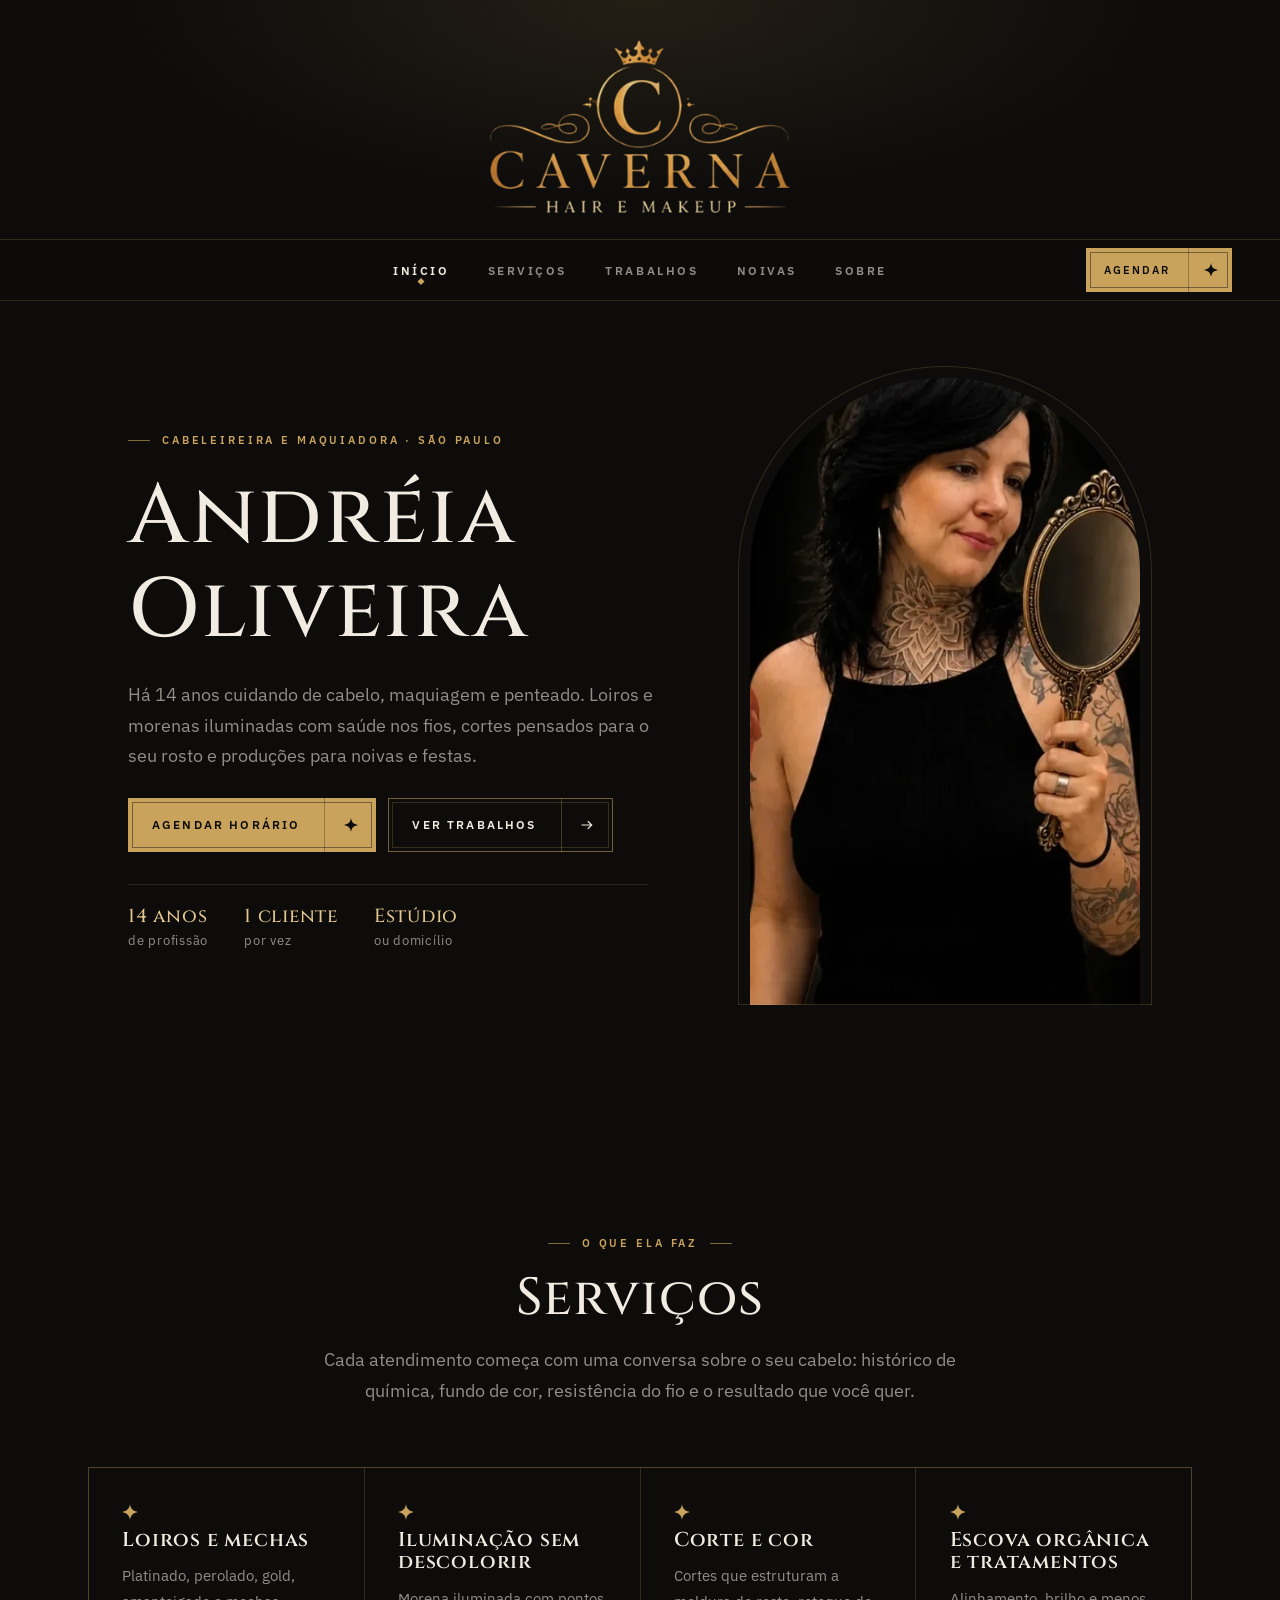
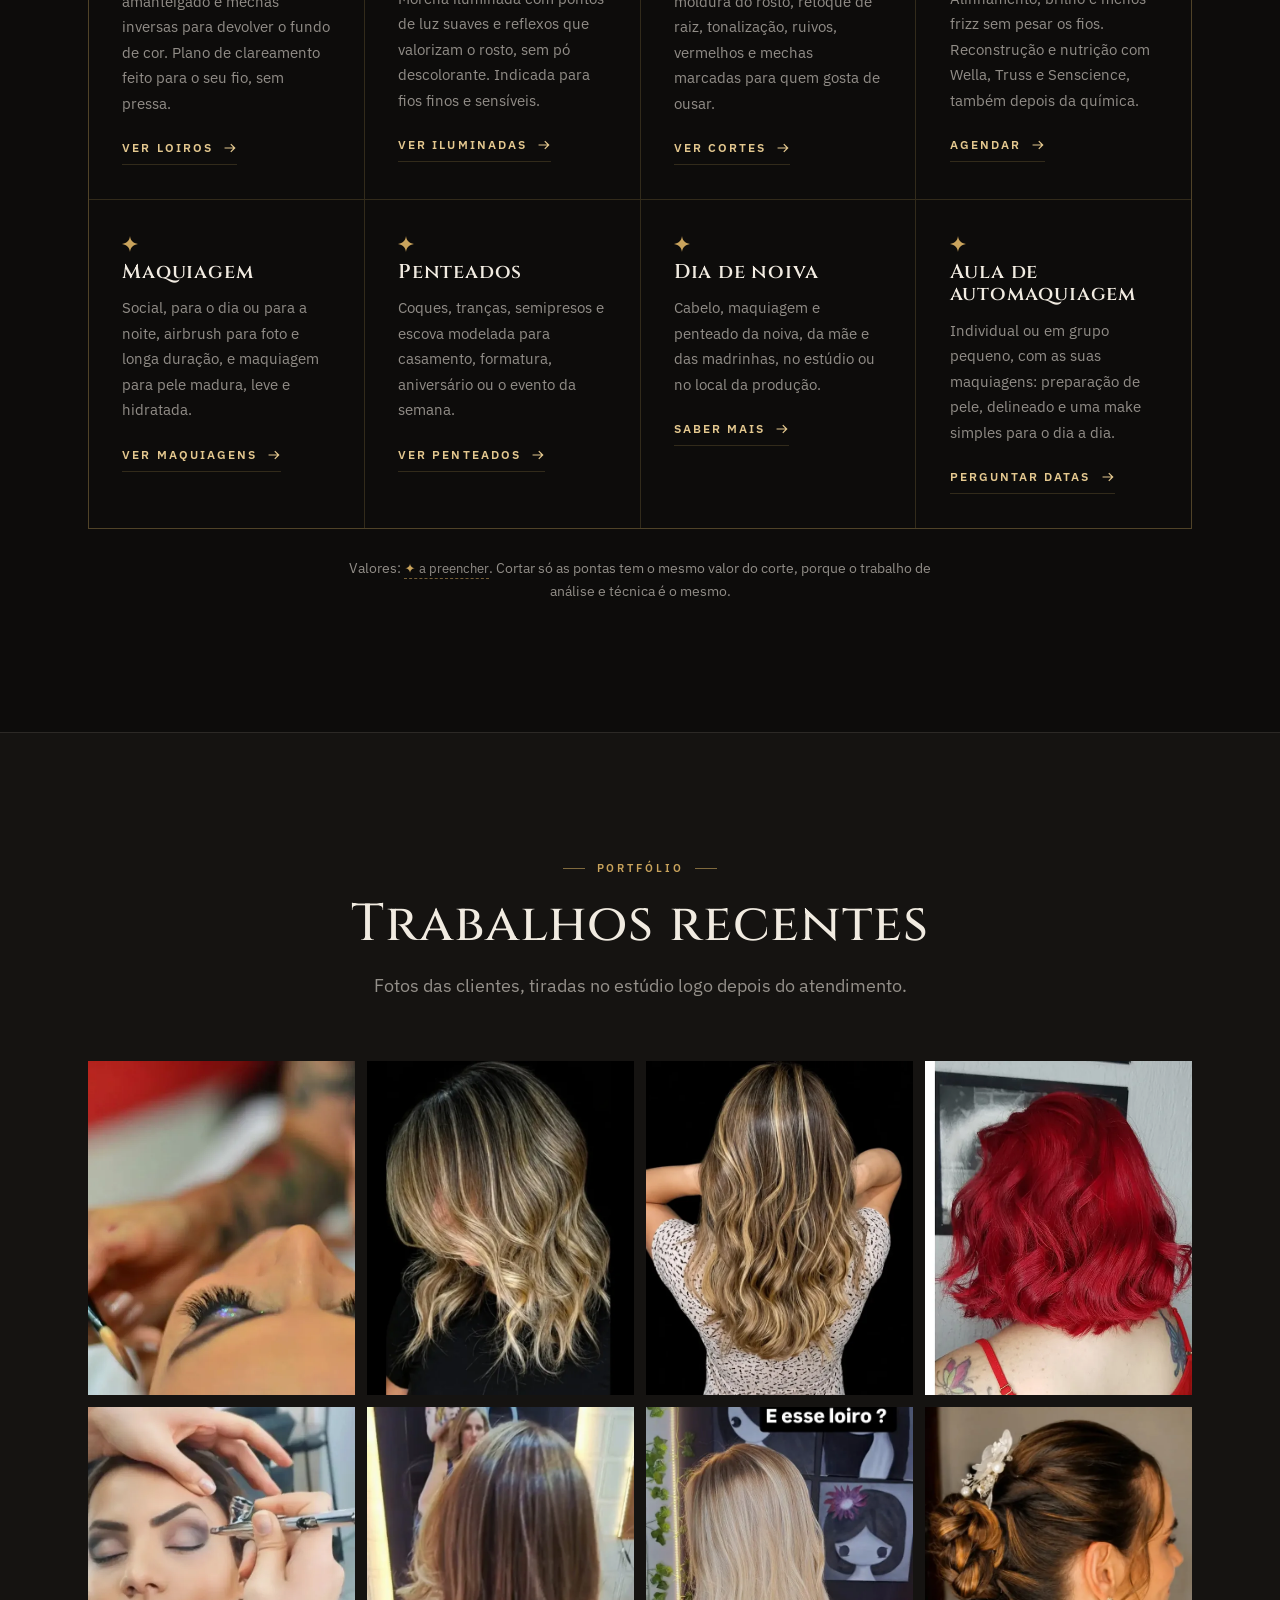
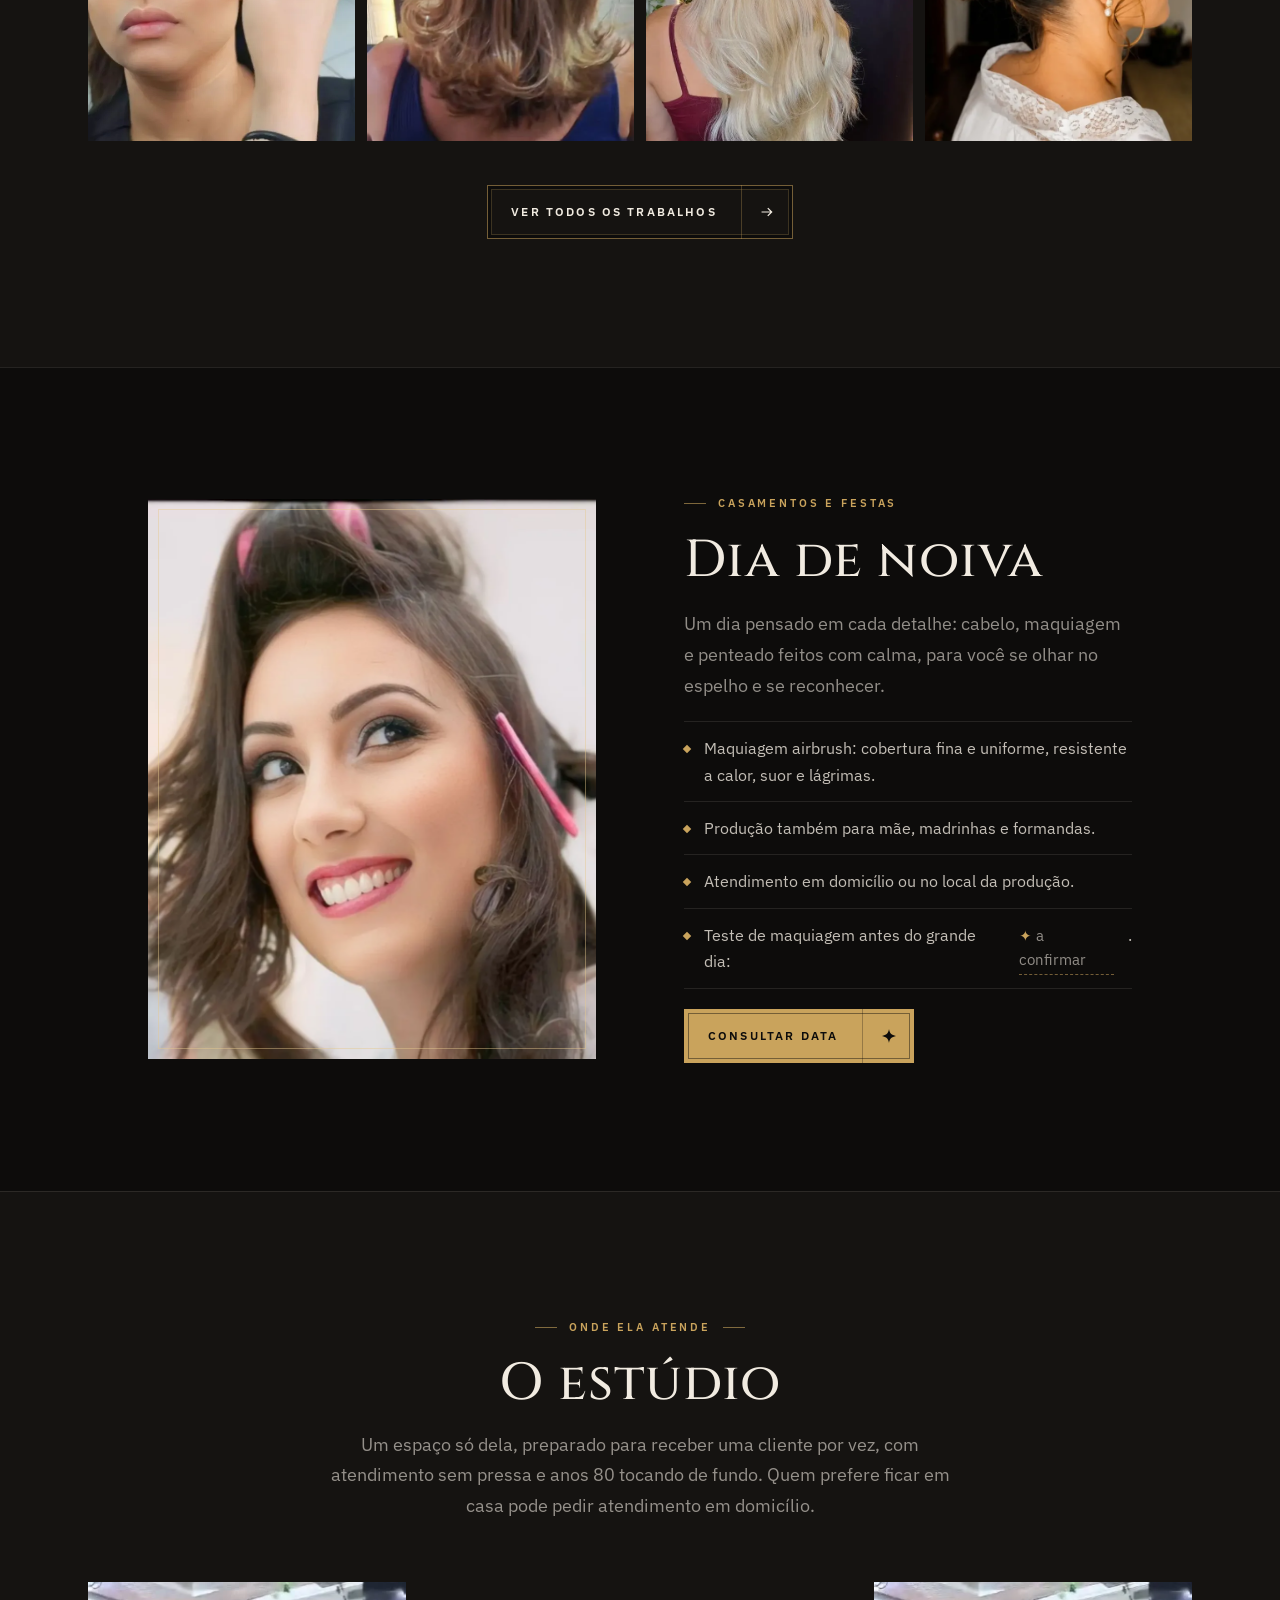
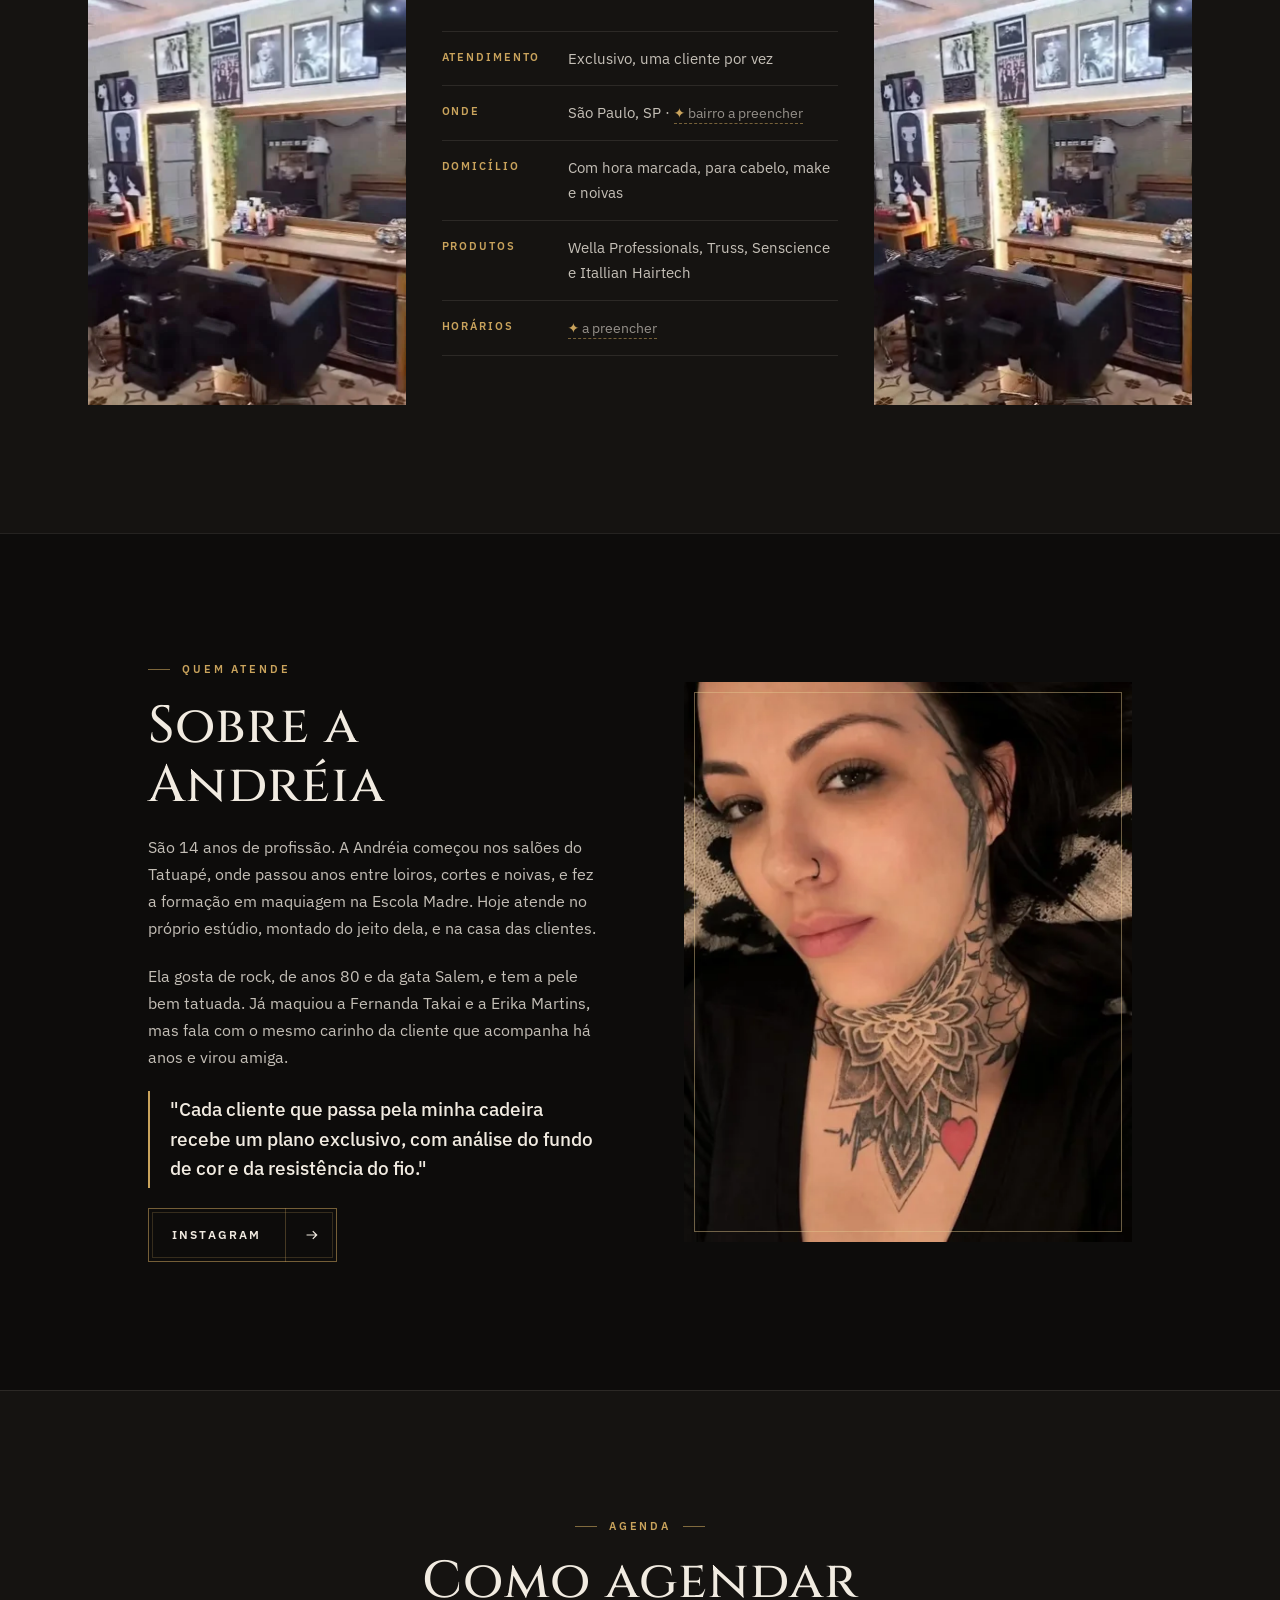
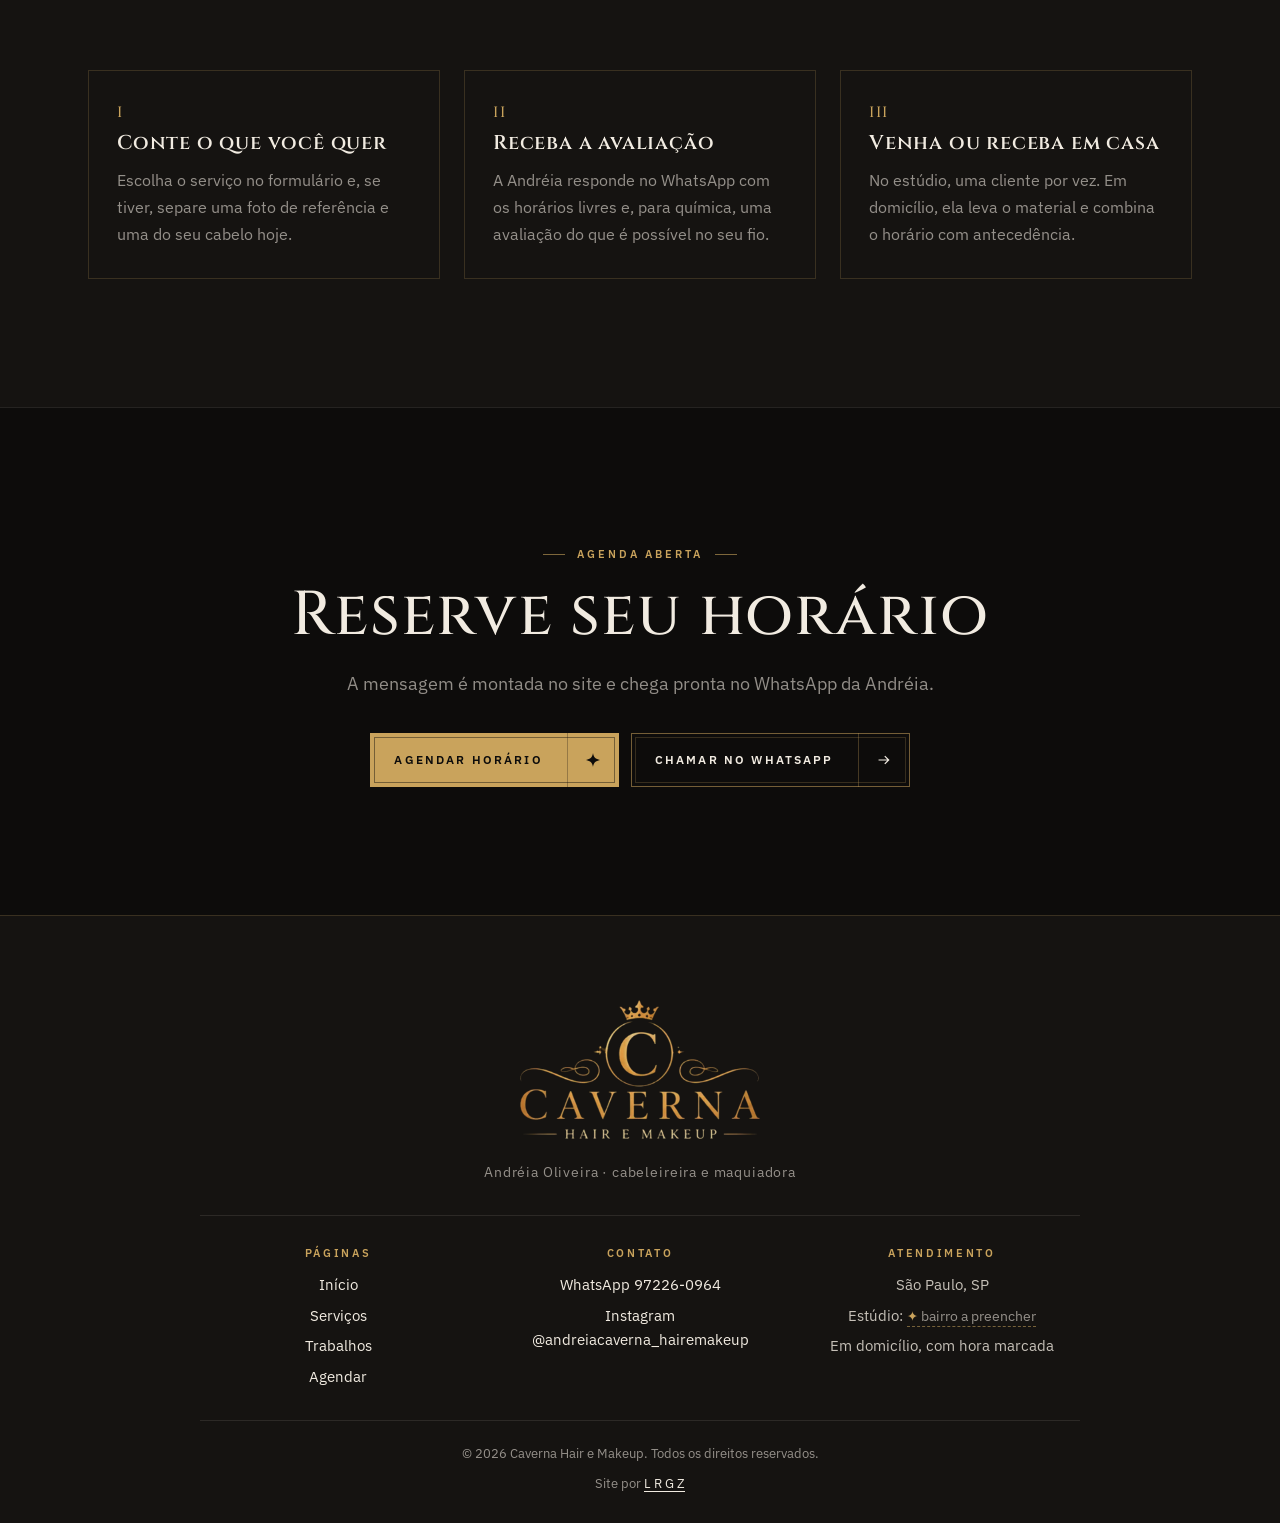
==== index.html @ 87793940 "Site v1 Co-Authored-By: Claude Opus 5.5 <noreply@anthropic.com>" ====
<!doctype html>
<html lang="pt-BR">
<head>
<meta charset="utf-8">
<meta name="viewport" content="width=device-width,initial-scale=1,viewport-fit=cover">
<title>Caverna Hair e Makeup · Andréia Oliveira, cabeleireira e maquiadora em São Paulo</title>
<meta name="description" content="Andréia Oliveira, cabeleireira e maquiadora há 14 anos em São Paulo: loiros, iluminação sem descolorir, cortes, escova orgânica, maquiagem e noivas. Uma cliente por vez, no estúdio ou em domicílio.">
<meta name="robots" content="noindex">
<meta name="theme-color" content="#0d0c0b">
<meta property="og:type" content="website">
<meta property="og:title" content="Caverna Hair e Makeup · Andréia Oliveira, cabeleireira e maquiadora em São Paulo">
<meta property="og:description" content="Andréia Oliveira, cabeleireira e maquiadora há 14 anos em São Paulo: loiros, iluminação sem descolorir, cortes, escova orgânica, maquiagem e noivas. Uma cliente por vez, no estúdio ou em domicílio.">
<meta property="og:image" content="https://azeugral.github.io/andreia-caverna/og-caverna.jpg">
<meta property="og:image:width" content="1200">
<meta property="og:image:height" content="630">
<meta property="og:image:alt" content="Logo Caverna Hair e Makeup, em dourado sobre preto">
<meta property="og:locale" content="pt_BR">
<link rel="icon" href="favicon.ico" sizes="any">
<link rel="icon" href="favicon-32.png" type="image/png" sizes="32x32">
<link rel="apple-touch-icon" href="assets/img/icone-180.png">
<link rel="preconnect" href="https://fonts.googleapis.com">
<link rel="preconnect" href="https://fonts.gstatic.com" crossorigin>
<link rel="stylesheet" href="https://fonts.googleapis.com/css2?family=Cinzel:wght@500;600&family=IBM+Plex+Sans:wght@400;500;600&display=swap">
<link rel="stylesheet" href="assets/css/site.css?v=1">
</head>
<body class="inicio">
<a class="sr" href="#conteudo">Pular para o conteúdo</a>
<div class="progresso" data-prog aria-hidden="true"><i></i></div>
<header class="topo">
  <a class="topo-logo" href="./" aria-label="Caverna Hair e Makeup, início"><img src="assets/img/logo-caverna-360.webp" srcset="assets/img/logo-caverna-360.webp 360w, assets/img/logo-caverna-720.webp 720w" sizes="(min-width:900px) 300px, 220px" alt="Caverna Hair e Makeup" width="720" height="417"></a>
</header>
<nav class="barra" aria-label="Principal">
  <a class="barra-marca" href="./" aria-label="Caverna Hair e Makeup, início"><img src="assets/img/logo-caverna-360.webp" alt="" width="360" height="208"></a>
  <button class="barra-abrir" type="button" aria-expanded="false" aria-controls="menu"><span>Menu</span><i aria-hidden="true"></i></button>
  <ul class="menu" id="menu"><li><a href="./" aria-current="page">Início</a></li><li><a href="./#servicos">Serviços</a></li><li><a href="trabalhos.html">Trabalhos</a></li><li><a href="./#noivas">Noivas</a></li><li><a href="./#sobre">Sobre</a></li></ul>
  <a class="btn peq barra-cta" href="agendar.html"><span>Agendar</span><i><svg class="i-brilho" viewBox="0 0 24 24" aria-hidden="true"><path d="M12 0c.7 6.6 4.4 10.6 12 12-7.6 1.4-11.3 5.4-12 12-.7-6.6-4.4-10.6-12-12C7.6 10.6 11.3 6.6 12 0z"/></svg></i></a>
</nav>
<main id="conteudo">
<section class="hero" aria-labelledby="t-hero">
  <div class="wrap">
    <div class="hero-texto">
      <p class="rot">Cabeleireira e maquiadora · São Paulo</p>
      <h1 id="t-hero">Andréia Oliveira</h1>
      <p class="lead">Há 14 anos cuidando de cabelo, maquiagem e penteado. Loiros e morenas iluminadas com saúde nos fios, cortes pensados para o seu rosto e produções para noivas e festas.</p>
      <div class="acoes">
        <a class="btn" href="agendar.html"><span>Agendar horário</span><i><svg class="i-brilho" viewBox="0 0 24 24" aria-hidden="true"><path d="M12 0c.7 6.6 4.4 10.6 12 12-7.6 1.4-11.3 5.4-12 12-.7-6.6-4.4-10.6-12-12C7.6 10.6 11.3 6.6 12 0z"/></svg></i></a>
        <a class="btn linha" href="trabalhos.html"><span>Ver trabalhos</span><i><svg class="i-seta" viewBox="0 0 18 18" aria-hidden="true"><path d="M2 9h13M10 4l5 5-5 5"/></svg></i></a>
      </div>
      <ul class="selos">
        <li><b>14 anos</b><span>de profissão</span></li>
        <li><b>1 cliente</b><span>por vez</span></li>
        <li><b>Estúdio</b><span>ou domicílio</span></li>
      </ul>
    </div>
    <figure class="hero-foto">
      <img src="assets/img/andreia-espelho-900.webp" srcset="assets/img/andreia-espelho-480.webp 480w, assets/img/andreia-espelho-900.webp 572w" sizes="(min-width:960px) 400px, 76vw" alt="Andréia Oliveira de preto, segurando um espelho de mão dourado" width="572" height="1088" fetchpriority="high">
    </figure>
  </div>
</section>

<section class="secao" id="servicos" aria-labelledby="t-serv">
  <div class="wrap">
    <div class="cab centro">
      <p class="rot">O que ela faz</p>
      <h2 id="t-serv">Serviços</h2>
      <p class="lead">Cada atendimento começa com uma conversa sobre o seu cabelo: histórico de química, fundo de cor, resistência do fio e o resultado que você quer.</p>
    </div>
    <ul class="servicos">
      <li class="servico" data-rv>
        <span class="servico-ic"><svg class="i-brilho" viewBox="0 0 24 24" aria-hidden="true"><path d="M12 0c.7 6.6 4.4 10.6 12 12-7.6 1.4-11.3 5.4-12 12-.7-6.6-4.4-10.6-12-12C7.6 10.6 11.3 6.6 12 0z"/></svg></span>
        <h3>Loiros e mechas</h3>
        <p>Platinado, perolado, gold, amanteigado e mechas inversas para devolver o fundo de cor. Plano de clareamento feito para o seu fio, sem pressa.</p>
        <a class="link" href="trabalhos.html?cat=cabelo">Ver loiros <svg class="i-seta" viewBox="0 0 18 18" aria-hidden="true"><path d="M2 9h13M10 4l5 5-5 5"/></svg></a>
      </li>
      <li class="servico" data-rv>
        <span class="servico-ic"><svg class="i-brilho" viewBox="0 0 24 24" aria-hidden="true"><path d="M12 0c.7 6.6 4.4 10.6 12 12-7.6 1.4-11.3 5.4-12 12-.7-6.6-4.4-10.6-12-12C7.6 10.6 11.3 6.6 12 0z"/></svg></span>
        <h3>Iluminação sem descolorir</h3>
        <p>Morena iluminada com pontos de luz suaves e reflexos que valorizam o rosto, sem pó descolorante. Indicada para fios finos e sensíveis.</p>
        <a class="link" href="trabalhos.html?cat=cabelo">Ver iluminadas <svg class="i-seta" viewBox="0 0 18 18" aria-hidden="true"><path d="M2 9h13M10 4l5 5-5 5"/></svg></a>
      </li>
      <li class="servico" data-rv>
        <span class="servico-ic"><svg class="i-brilho" viewBox="0 0 24 24" aria-hidden="true"><path d="M12 0c.7 6.6 4.4 10.6 12 12-7.6 1.4-11.3 5.4-12 12-.7-6.6-4.4-10.6-12-12C7.6 10.6 11.3 6.6 12 0z"/></svg></span>
        <h3>Corte e cor</h3>
        <p>Cortes que estruturam a moldura do rosto, retoque de raiz, tonalização, ruivos, vermelhos e mechas marcadas para quem gosta de ousar.</p>
        <a class="link" href="trabalhos.html?cat=cabelo">Ver cortes <svg class="i-seta" viewBox="0 0 18 18" aria-hidden="true"><path d="M2 9h13M10 4l5 5-5 5"/></svg></a>
      </li>
      <li class="servico" data-rv>
        <span class="servico-ic"><svg class="i-brilho" viewBox="0 0 24 24" aria-hidden="true"><path d="M12 0c.7 6.6 4.4 10.6 12 12-7.6 1.4-11.3 5.4-12 12-.7-6.6-4.4-10.6-12-12C7.6 10.6 11.3 6.6 12 0z"/></svg></span>
        <h3>Escova orgânica e tratamentos</h3>
        <p>Alinhamento, brilho e menos frizz sem pesar os fios. Reconstrução e nutrição com Wella, Truss e Senscience, também depois da química.</p>
        <a class="link" href="agendar.html?servico=escova">Agendar <svg class="i-seta" viewBox="0 0 18 18" aria-hidden="true"><path d="M2 9h13M10 4l5 5-5 5"/></svg></a>
      </li>
      <li class="servico" data-rv>
        <span class="servico-ic"><svg class="i-brilho" viewBox="0 0 24 24" aria-hidden="true"><path d="M12 0c.7 6.6 4.4 10.6 12 12-7.6 1.4-11.3 5.4-12 12-.7-6.6-4.4-10.6-12-12C7.6 10.6 11.3 6.6 12 0z"/></svg></span>
        <h3>Maquiagem</h3>
        <p>Social, para o dia ou para a noite, airbrush para foto e longa duração, e maquiagem para pele madura, leve e hidratada.</p>
        <a class="link" href="trabalhos.html?cat=make">Ver maquiagens <svg class="i-seta" viewBox="0 0 18 18" aria-hidden="true"><path d="M2 9h13M10 4l5 5-5 5"/></svg></a>
      </li>
      <li class="servico" data-rv>
        <span class="servico-ic"><svg class="i-brilho" viewBox="0 0 24 24" aria-hidden="true"><path d="M12 0c.7 6.6 4.4 10.6 12 12-7.6 1.4-11.3 5.4-12 12-.7-6.6-4.4-10.6-12-12C7.6 10.6 11.3 6.6 12 0z"/></svg></span>
        <h3>Penteados</h3>
        <p>Coques, tranças, semipresos e escova modelada para casamento, formatura, aniversário ou o evento da semana.</p>
        <a class="link" href="trabalhos.html?cat=penteado">Ver penteados <svg class="i-seta" viewBox="0 0 18 18" aria-hidden="true"><path d="M2 9h13M10 4l5 5-5 5"/></svg></a>
      </li>
      <li class="servico" data-rv>
        <span class="servico-ic"><svg class="i-brilho" viewBox="0 0 24 24" aria-hidden="true"><path d="M12 0c.7 6.6 4.4 10.6 12 12-7.6 1.4-11.3 5.4-12 12-.7-6.6-4.4-10.6-12-12C7.6 10.6 11.3 6.6 12 0z"/></svg></span>
        <h3>Dia de noiva</h3>
        <p>Cabelo, maquiagem e penteado da noiva, da mãe e das madrinhas, no estúdio ou no local da produção.</p>
        <a class="link" href="#noivas">Saber mais <svg class="i-seta" viewBox="0 0 18 18" aria-hidden="true"><path d="M2 9h13M10 4l5 5-5 5"/></svg></a>
      </li>
      <li class="servico" data-rv>
        <span class="servico-ic"><svg class="i-brilho" viewBox="0 0 24 24" aria-hidden="true"><path d="M12 0c.7 6.6 4.4 10.6 12 12-7.6 1.4-11.3 5.4-12 12-.7-6.6-4.4-10.6-12-12C7.6 10.6 11.3 6.6 12 0z"/></svg></span>
        <h3>Aula de automaquiagem</h3>
        <p>Individual ou em grupo pequeno, com as suas maquiagens: preparação de pele, delineado e uma make simples para o dia a dia.</p>
        <a class="link" href="agendar.html?servico=aula">Perguntar datas <svg class="i-seta" viewBox="0 0 18 18" aria-hidden="true"><path d="M2 9h13M10 4l5 5-5 5"/></svg></a>
      </li>
    </ul>
    <p class="nota-servicos">Valores: <em class="a-preencher">a preencher</em>. Cortar só as pontas tem o mesmo valor do corte, porque o trabalho de análise e técnica é o mesmo.</p>
  </div>
</section>

<section class="secao escuro2" id="recentes" aria-labelledby="t-rec">
  <div class="wrap">
    <div class="cab centro">
      <p class="rot">Portfólio</p>
      <h2 id="t-rec">Trabalhos recentes</h2>
      <p class="lead">Fotos das clientes, tiradas no estúdio logo depois do atendimento.</p>
    </div>
    <div class="grade" data-grade data-limite="8" data-ordem="000,015,079,181,259,005,120,018"></div>
    <div class="mais"><a class="btn linha" href="trabalhos.html"><span>Ver todos os trabalhos</span><i><svg class="i-seta" viewBox="0 0 18 18" aria-hidden="true"><path d="M2 9h13M10 4l5 5-5 5"/></svg></i></a></div>
  </div>
</section>

<section class="secao" id="noivas" aria-labelledby="t-noivas">
  <div class="wrap duas">
    <figure class="quadro" data-rv>
      <img src="assets/obras/ac-148-1200.webp" alt="Noiva com maquiagem clássica e penteado preso" width="1200" height="1195" loading="lazy">
    </figure>
    <div class="texto" data-rv>
      <p class="rot">Casamentos e festas</p>
      <h2 id="t-noivas">Dia de noiva</h2>
      <p class="lead">Um dia pensado em cada detalhe: cabelo, maquiagem e penteado feitos com calma, para você se olhar no espelho e se reconhecer.</p>
      <ul class="lista">
        <li>Maquiagem airbrush: cobertura fina e uniforme, resistente a calor, suor e lágrimas.</li>
        <li>Produção também para mãe, madrinhas e formandas.</li>
        <li>Atendimento em domicílio ou no local da produção.</li>
        <li>Teste de maquiagem antes do grande dia: <em class="a-preencher">a confirmar</em>.</li>
      </ul>
      <div class="acoes"><a class="btn" href="agendar.html?servico=noiva"><span>Consultar data</span><i><svg class="i-brilho" viewBox="0 0 24 24" aria-hidden="true"><path d="M12 0c.7 6.6 4.4 10.6 12 12-7.6 1.4-11.3 5.4-12 12-.7-6.6-4.4-10.6-12-12C7.6 10.6 11.3 6.6 12 0z"/></svg></i></a></div>
    </div>
  </div>
</section>

<section class="secao escuro2" id="espaco" aria-labelledby="t-esp">
  <div class="wrap">
    <div class="cab centro">
      <p class="rot">Onde ela atende</p>
      <h2 id="t-esp">O estúdio</h2>
      <p class="lead">Um espaço só dela, preparado para receber uma cliente por vez, com atendimento sem pressa e anos 80 tocando de fundo. Quem prefere ficar em casa pode pedir atendimento em domicílio.</p>
    </div>
    <div class="espaco">
      <figure data-rv><img src="assets/img/espaco-066-640.webp" alt="Estúdio com cadeiras pretas, espelhos e quadros nas paredes" width="640" height="1136" loading="lazy"></figure>
      <ul class="fatos" data-rv>
        <li><span>Atendimento</span><span>Exclusivo, uma cliente por vez</span></li>
        <li><span>Onde</span><span>São Paulo, SP · <em class="a-preencher">bairro a preencher</em></span></li>
        <li><span>Domicílio</span><span>Com hora marcada, para cabelo, make e noivas</span></li>
        <li><span>Produtos</span><span>Wella Professionals, Truss, Senscience e Itallian Hairtech</span></li>
        <li><span>Horários</span><span><em class="a-preencher">a preencher</em></span></li>
      </ul>
      <figure data-rv><img src="assets/img/espaco-067-640.webp" alt="Bancada do estúdio com espelho e luzes" width="640" height="1136" loading="lazy"></figure>
    </div>
  </div>
</section>

<section class="secao" id="sobre" aria-labelledby="t-sobre">
  <div class="wrap duas sobre">
    <figure class="quadro retrato" data-rv>
      <img src="assets/img/andreia-retrato-900.webp" srcset="assets/img/andreia-retrato-480.webp 480w, assets/img/andreia-retrato-900.webp 900w" sizes="(min-width:960px) 440px, 86vw" alt="Retrato da Andréia, com a tatuagem de mandala no pescoço" width="900" height="1125" loading="lazy">
    </figure>
    <div class="texto" data-rv>
      <p class="rot">Quem atende</p>
      <h2 id="t-sobre">Sobre a Andréia</h2>
      <p>São 14 anos de profissão. A Andréia começou nos salões do Tatuapé, onde passou anos entre loiros, cortes e noivas, e fez a formação em maquiagem na Escola Madre. Hoje atende no próprio estúdio, montado do jeito dela, e na casa das clientes.</p>
      <p>Ela gosta de rock, de anos 80 e da gata Salem, e tem a pele bem tatuada. Já maquiou a Fernanda Takai e a Erika Martins, mas fala com o mesmo carinho da cliente que acompanha há anos e virou amiga.</p>
      <p class="frase">"Cada cliente que passa pela minha cadeira recebe um plano exclusivo, com análise do fundo de cor e da resistência do fio."</p>
      <div class="acoes"><a class="btn linha" href="https://www.instagram.com/andreiacaverna_hairemakeup/" target="_blank" rel="noopener"><span>Instagram</span><i><svg class="i-seta" viewBox="0 0 18 18" aria-hidden="true"><path d="M2 9h13M10 4l5 5-5 5"/></svg></i></a></div>
    </div>
  </div>
</section>

<section class="secao escuro2" id="como" aria-labelledby="t-como">
  <div class="wrap">
    <div class="cab centro">
      <p class="rot">Agenda</p>
      <h2 id="t-como">Como agendar</h2>
    </div>
    <ol class="passos">
      <li data-rv><h3>Conte o que você quer</h3><p>Escolha o serviço no formulário e, se tiver, separe uma foto de referência e uma do seu cabelo hoje.</p></li>
      <li data-rv><h3>Receba a avaliação</h3><p>A Andréia responde no WhatsApp com os horários livres e, para química, uma avaliação do que é possível no seu fio.</p></li>
      <li data-rv><h3>Venha ou receba em casa</h3><p>No estúdio, uma cliente por vez. Em domicílio, ela leva o material e combina o horário com antecedência.</p></li>
    </ol>
  </div>
</section>

<section class="secao chamada" aria-labelledby="t-cham">
  <div class="wrap centro">
    <p class="rot">Agenda aberta</p>
    <h2 id="t-cham">Reserve seu horário</h2>
    <p class="lead">A mensagem é montada no site e chega pronta no WhatsApp da Andréia.</p>
    <div class="acoes">
      <a class="btn" href="agendar.html"><span>Agendar horário</span><i><svg class="i-brilho" viewBox="0 0 24 24" aria-hidden="true"><path d="M12 0c.7 6.6 4.4 10.6 12 12-7.6 1.4-11.3 5.4-12 12-.7-6.6-4.4-10.6-12-12C7.6 10.6 11.3 6.6 12 0z"/></svg></i></a>
      <a class="btn linha" href="https://wa.me/5511972260964" target="_blank" rel="noopener"><span>Chamar no WhatsApp</span><i><svg class="i-seta" viewBox="0 0 18 18" aria-hidden="true"><path d="M2 9h13M10 4l5 5-5 5"/></svg></i></a>
    </div>
  </div>
</section>
</main>
<footer class="rodape">
  <div class="wrap">
    <a class="rodape-logo" href="./" aria-label="Caverna Hair e Makeup, início"><img src="assets/img/logo-caverna-360.webp" srcset="assets/img/logo-caverna-360.webp 360w, assets/img/logo-caverna-720.webp 720w" sizes="260px" alt="Caverna Hair e Makeup" width="720" height="417" loading="lazy"></a>
    <p class="rodape-frase">Andréia Oliveira · cabeleireira e maquiadora</p>
    <div class="colunas">
      <div><h4>Páginas</h4><ul><li><a href="./">Início</a></li><li><a href="./#servicos">Serviços</a></li><li><a href="trabalhos.html">Trabalhos</a></li><li><a href="agendar.html">Agendar</a></li></ul></div>
      <div><h4>Contato</h4><ul><li><a href="https://wa.me/5511972260964" target="_blank" rel="noopener">WhatsApp 97226-0964</a></li><li><a href="https://www.instagram.com/andreiacaverna_hairemakeup/" target="_blank" rel="noopener">Instagram @andreiacaverna_hairemakeup</a></li></ul></div>
      <div><h4>Atendimento</h4><ul><li>São Paulo, SP</li><li>Estúdio: <em class="a-preencher">bairro a preencher</em></li><li>Em domicílio, com hora marcada</li></ul></div>
    </div>
    <div class="base"><span>© <span data-ano>2026</span> Caverna Hair e Makeup. Todos os direitos reservados.</span><span>Site por <a href="https://lrgz.com.br" target="_blank" rel="noopener">L R G Z</a></span></div>
  </div>
</footer>
<a class="fixo" href="agendar.html" aria-label="Agendar horário"><svg class="i-brilho" viewBox="0 0 24 24" aria-hidden="true"><path d="M12 0c.7 6.6 4.4 10.6 12 12-7.6 1.4-11.3 5.4-12 12-.7-6.6-4.4-10.6-12-12C7.6 10.6 11.3 6.6 12 0z"/></svg><span>Agendar</span></a>
<div class="lb" role="dialog" aria-modal="true" aria-label="Foto ampliada" aria-hidden="true">
  <div class="lb-topo"><span class="rot" data-cont></span><button type="button" data-fechar>Fechar</button></div>
  <div class="lb-palco"><img alt=""></div>
  <div class="lb-base"><button type="button" data-ant aria-label="Anterior">&larr;</button><span class="rot" data-leg></span><button type="button" data-prox aria-label="Próxima">&rarr;</button></div>
</div>
<script src="assets/js/obras.js?v=1"></script>
<script src="assets/js/site.js?v=1"></script>
</body>
</html>
---- assets/css/site.css ----
/* Caverna Hair e Makeup · v1
   Identidade tirada do logo oficial dela (post de 13/10): preto, ouro e as capitulares romanas do "CAVERNA".
   Cinzel nos títulos (a mesma família de capitulares do logo), IBM Plex Sans no texto.
   Layout no modelo dos sites de tatuadores: logo centralizado, barra de menu abaixo, seções simétricas.
   Botões retos com moldura dupla, como o anel em volta do C do logo. */
:root{
  --preto:#0d0c0b;
  --preto2:#151311;
  --preto3:#1d1a17;
  --ouro:#c9a35c;
  --ouro-claro:#e4c88f;
  --ouro-escuro:#8a6c34;
  --marfim:#f1ebe1;
  --texto:rgba(241,235,225,.8);
  --cinza:rgba(241,235,225,.58);
  --linha:rgba(201,163,92,.2);
  --linha2:rgba(241,235,225,.1);
  --ease:cubic-bezier(.16,.84,.32,1);
  --titulo:"Cinzel",Georgia,serif;
  --fonte:"IBM Plex Sans",system-ui,sans-serif;
  --g:clamp(16px,4.5vw,48px);
  --max:1200px;
}
*,*::before,*::after{box-sizing:border-box}
html{-webkit-text-size-adjust:100%;scroll-behavior:smooth;background:var(--preto)}
@media (prefers-reduced-motion:reduce){html{scroll-behavior:auto}}
body{margin:0;background:var(--preto);color:var(--texto);font:400 16px/1.7 var(--fonte);overflow-x:hidden;-webkit-font-smoothing:antialiased}
img{display:block;max-width:100%;height:auto}
a{color:inherit}
button,input,select,textarea{font:inherit;color:inherit}
::selection{background:var(--ouro);color:var(--preto)}
:focus-visible{outline:2px solid var(--ouro);outline-offset:3px}
.sr{position:absolute;width:1px;height:1px;overflow:hidden;clip:rect(0 0 0 0);white-space:nowrap}
.wrap{width:100%;max-width:var(--max);margin:0 auto;padding:0 var(--g)}
.centro{text-align:center}
.i-brilho{fill:currentColor}
.i-seta{fill:none;stroke:currentColor;stroke-width:1.6}

/* ---------- tipografia ---------- */
.rot{display:inline-flex;align-items:center;gap:12px;font:600 11px/1.4 var(--fonte);letter-spacing:.26em;text-transform:uppercase;color:var(--ouro);margin:0}
.rot::before,.rot::after{content:"";width:22px;height:1px;background:currentColor;opacity:.6}
.hero .rot::after,.texto .rot::after{display:none}
h1,h2,h3{font-family:var(--titulo);font-weight:500;line-height:1.12;letter-spacing:.02em;margin:0;color:var(--marfim)}
h2{font-size:clamp(30px,4.6vw,52px)}
h3{font-size:clamp(17px,1.6vw,20px);font-weight:600;letter-spacing:.04em}
p{margin:0 0 1em}
.lead{font-size:clamp(16px,1.5vw,18px);line-height:1.7;color:var(--cinza);max-width:36em;margin:0}
.centro .lead{margin-left:auto;margin-right:auto}
.a-preencher{color:var(--cinza);font-style:normal;font-size:.94em;border-bottom:1px dashed rgba(201,163,92,.55);padding-bottom:1px}
.a-preencher::before{content:"✦ ";color:var(--ouro)}

/* ---------- topo: logo centralizado ---------- */
.topo{display:flex;justify-content:center;padding:clamp(22px,4vw,40px) var(--g) clamp(16px,2.6vw,26px);background:radial-gradient(60% 120% at 50% 0%,rgba(201,163,92,.12),transparent 70%)}
.topo-logo{display:block}
.topo-logo img{width:clamp(190px,24vw,300px);height:auto;opacity:0;transform:translateY(-6px);transition:opacity 1s var(--ease),transform 1s var(--ease)}
.pronto .topo-logo img{opacity:1;transform:none}

/* ---------- barra de menu, fixa ---------- */
.barra{position:sticky;top:0;z-index:40;display:flex;align-items:center;justify-content:space-between;gap:12px;min-height:60px;padding:8px var(--g);background:rgba(13,12,11,.9);backdrop-filter:blur(12px);-webkit-backdrop-filter:blur(12px);border-top:1px solid var(--linha);border-bottom:1px solid var(--linha)}
.barra-marca{display:block;flex:none;opacity:0;pointer-events:none;transition:opacity .4s var(--ease)}
.barra-marca img{height:36px;width:auto}
.barra.colada .barra-marca{opacity:1;pointer-events:auto}
.barra-abrir{position:relative;z-index:2;display:inline-flex;align-items:center;gap:12px;min-height:44px;padding:0 4px;background:none;border:0;cursor:pointer;font:600 11px/1 var(--fonte);letter-spacing:.22em;text-transform:uppercase;color:var(--marfim);-webkit-tap-highlight-color:transparent}
.barra-abrir i{position:relative;width:22px;height:9px}
.barra-abrir i::before,.barra-abrir i::after{content:"";position:absolute;left:0;right:0;height:1.5px;background:var(--ouro);transition:transform .4s var(--ease),top .4s var(--ease)}
.barra-abrir i::before{top:0}
.barra-abrir i::after{top:7.5px}
.barra-abrir[aria-expanded=true] i::before{top:3.75px;transform:rotate(45deg)}
.barra-abrir[aria-expanded=true] i::after{top:3.75px;transform:rotate(-45deg)}
.menu{list-style:none;margin:0;padding:0}
@media (max-width:1023px){
  .barra-abrir{order:-1}
  .barra-marca{position:absolute;left:50%;transform:translateX(-50%)}
  .menu{position:fixed;left:0;right:0;top:0;bottom:0;z-index:-1;display:grid;align-content:center;padding:90px var(--g) 40px;background:var(--preto);opacity:0;visibility:hidden;transition:opacity .4s var(--ease),visibility .4s}
  .menu.aberto{opacity:1;visibility:visible}
  .menu a{display:flex;justify-content:space-between;align-items:center;padding:16px 0;border-bottom:1px solid var(--linha);font:500 clamp(24px,7vw,30px)/1.1 var(--titulo);letter-spacing:.04em;color:var(--marfim);text-decoration:none;opacity:0;transform:translateY(10px);transition:opacity .5s var(--ease),transform .5s var(--ease)}
  .menu.aberto a{opacity:1;transform:none}
  .menu.aberto li:nth-child(2) a{transition-delay:.04s}
  .menu.aberto li:nth-child(3) a{transition-delay:.08s}
  .menu.aberto li:nth-child(4) a{transition-delay:.12s}
  .menu.aberto li:nth-child(5) a{transition-delay:.16s}
  .menu a[aria-current]{color:var(--ouro-claro)}
  .barra.menu-aberto{backdrop-filter:none;-webkit-backdrop-filter:none;background:var(--preto)}
}
@media (min-width:1024px){
  .barra{justify-content:center;gap:clamp(24px,3vw,48px);min-height:62px}
  .barra-abrir{display:none}
  .barra-marca{position:absolute;left:var(--g)}
  .barra .barra-cta{position:absolute;right:var(--g)}
  .menu{display:flex;gap:clamp(22px,3vw,44px)}
  .menu a{position:relative;display:block;padding:10px 0;font:600 11.5px/1 var(--fonte);letter-spacing:.22em;text-transform:uppercase;color:var(--cinza);text-decoration:none;transition:color .3s var(--ease)}
  .menu a::after{content:"";position:absolute;left:50%;bottom:2px;width:5px;height:5px;background:var(--ouro);transform:translateX(-50%) rotate(45deg) scale(0);transition:transform .35s var(--ease)}
  .menu a:hover,.menu a[aria-current]{color:var(--marfim)}
  .menu a:hover::after,.menu a[aria-current]::after{transform:translateX(-50%) rotate(45deg) scale(1)}
}
@media (max-width:1023px){.barra-cta{min-height:42px}.barra-cta>i{display:none}}

/* ---------- botões: retos, moldura dupla como o anel do C ---------- */
.btn{position:relative;display:inline-flex;align-items:stretch;min-height:54px;padding:0;text-decoration:none;font:600 12px/1 var(--fonte);letter-spacing:.18em;text-transform:uppercase;cursor:pointer;border:0;background:var(--ouro);color:var(--preto);box-shadow:inset 0 0 0 1px var(--ouro),inset 0 0 0 4px var(--ouro),inset 0 0 0 5px rgba(13,12,11,.45);isolation:isolate;overflow:hidden;transition:color .4s var(--ease),box-shadow .4s var(--ease),transform .2s var(--ease);-webkit-tap-highlight-color:transparent}
.btn::before{content:"";position:absolute;inset:0;z-index:-1;background:linear-gradient(100deg,var(--ouro-claro),var(--ouro) 60%);transform:translateX(-101%);transition:transform .55s var(--ease)}
.btn>span{display:flex;align-items:center;padding:0 24px}
.btn>i{display:grid;place-items:center;width:52px;flex:none;border-left:1px solid rgba(13,12,11,.28)}
.btn svg{width:14px;height:14px;transition:transform .55s var(--ease)}
@media (hover:hover){
  .btn:hover::before{transform:none}
  .btn:hover .i-brilho{transform:rotate(90deg) scale(1.15)}
  .btn:hover .i-seta{transform:translateX(3px)}
}
.btn:active{transform:translateY(1px) scale(.995)}
.btn.linha{background:transparent;color:var(--marfim);box-shadow:inset 0 0 0 1px rgba(201,163,92,.55),inset 0 0 0 4px var(--preto),inset 0 0 0 5px rgba(201,163,92,.22)}
.btn.linha>i{border-left-color:rgba(201,163,92,.3)}
.btn.linha::before{background:rgba(201,163,92,.1)}
@media (hover:hover){.btn.linha:hover{box-shadow:inset 0 0 0 1px var(--ouro),inset 0 0 0 4px var(--preto),inset 0 0 0 5px rgba(201,163,92,.5)}}
.btn.peq{min-height:44px;font-size:11px}
.btn.peq>span{padding:0 18px}
.btn.peq>i{width:44px}
.acoes{display:flex;flex-wrap:wrap;gap:12px}
.centro .acoes{justify-content:center}
.link{font:600 11.5px/1.4 var(--fonte);letter-spacing:.18em;text-transform:uppercase;text-decoration:none;display:inline-flex;gap:10px;align-items:center;padding:8px 0;color:var(--ouro-claro);border-bottom:1px solid var(--linha);transition:border-color .35s var(--ease),gap .35s var(--ease)}
.link svg{width:14px;height:14px}
.link:hover{border-color:var(--ouro);gap:16px}

/* ---------- abertura ---------- */
.hero{position:relative;padding:clamp(40px,6vw,88px) 0 clamp(64px,8vw,112px);overflow:hidden}
.hero .wrap{display:grid;gap:44px;justify-items:center;text-align:center}
.hero-texto{display:grid;gap:22px;justify-items:center}
.hero h1{font-size:clamp(40px,7.4vw,84px);letter-spacing:.03em}
.hero .lead{max-width:32em}
.hero .acoes{justify-content:center;margin-top:4px}
.selos{list-style:none;margin:10px 0 0;padding:20px 0 0;display:flex;flex-wrap:wrap;justify-content:center;gap:12px 36px;border-top:1px solid var(--linha2);width:100%;max-width:520px}
.selos li{display:grid;gap:2px;text-align:center}
.selos b{font:500 19px/1.2 var(--titulo);color:var(--ouro-claro);letter-spacing:.04em}
.selos span{font-size:12.5px;letter-spacing:.06em;color:var(--cinza)}
.hero-foto{position:relative;margin:0;width:min(330px,76vw)}
.hero-foto img{width:100%;aspect-ratio:572/920;object-fit:cover;object-position:50% 20%;border-radius:999px 999px 0 0}
.hero-foto::before{content:"";position:absolute;inset:-12px -12px 0;border:1px solid var(--linha);border-bottom:0;border-radius:999px 999px 0 0;pointer-events:none}
.hero-foto::after{content:"";position:absolute;left:-12px;right:-12px;bottom:0;height:1px;background:var(--linha)}
.hero-texto>*,.hero-foto{opacity:0;transform:translateY(14px);transition:opacity 1s var(--ease),transform 1s var(--ease)}
.hero-foto{transition-delay:.15s}
.hero-texto>*:nth-child(1){transition-delay:.25s}
.hero-texto>*:nth-child(2){transition-delay:.32s}
.hero-texto>*:nth-child(3){transition-delay:.39s}
.hero-texto>*:nth-child(4){transition-delay:.46s}
.hero-texto>*:nth-child(5){transition-delay:.53s}
.pronto .hero-texto>*,.pronto .hero-foto{opacity:1;transform:none}
@media (min-width:960px){
  .hero .wrap{grid-template-columns:1fr auto;text-align:left;justify-items:start;align-items:center;gap:88px;max-width:1120px}
  .hero-texto{justify-items:start}
  .hero .acoes{justify-content:flex-start}
  .selos{justify-content:flex-start}
  .selos li{text-align:left}
  .hero-foto{width:390px;margin-right:12px}
}
@media (prefers-reduced-motion:reduce){.hero-texto>*,.hero-foto,.topo-logo img{opacity:1!important;transform:none!important;transition:none!important}}

/* ---------- seções ---------- */
.secao{padding:clamp(76px,10vw,128px) 0}
.secao+.secao{border-top:1px solid var(--linha2)}
.escuro2{background:var(--preto2)}
.cab{display:grid;gap:18px;justify-items:center;text-align:center;margin-bottom:clamp(40px,6vw,60px)}
.mais{display:flex;justify-content:center;margin-top:44px}

/* ---------- serviços ---------- */
.servicos{list-style:none;margin:0;padding:0;display:grid;gap:1px;background:var(--linha);border:1px solid var(--linha)}
@media (min-width:640px){.servicos{grid-template-columns:1fr 1fr}}
@media (min-width:1080px){.servicos{grid-template-columns:repeat(4,1fr)}}
.servico{display:grid;gap:12px;align-content:start;justify-items:start;padding:clamp(26px,2.6vw,34px);background:var(--preto);transition:background .45s var(--ease)}
.servico:hover{background:var(--preto3)}
.servico-ic{width:16px;height:16px;color:var(--ouro)}
.servico-ic svg{width:100%;height:100%;transition:transform .7s var(--ease)}
.servico:hover .servico-ic svg{transform:rotate(90deg)}
.servico p{color:var(--cinza);margin:0 0 4px;font-size:15px}
.servico .link{margin-top:auto}
.nota-servicos{text-align:center;margin:28px auto 0;max-width:44em;font-size:14px;color:var(--cinza)}

/* ---------- grade de fotos ---------- */
.grade{display:grid;grid-template-columns:repeat(2,1fr);gap:8px}
@media (min-width:720px){.grade{grid-template-columns:repeat(3,1fr);gap:12px}}
@media (min-width:1024px){.grade{grid-template-columns:repeat(4,1fr)}}
.obra{position:relative;display:block;width:100%;aspect-ratio:4/5;overflow:hidden;background:var(--preto3);border:0;padding:0;cursor:zoom-in;color:var(--marfim)}
.obra img{width:100%;height:100%;object-fit:cover;transition:transform .9s var(--ease)}
.obra::after{content:"";position:absolute;inset:8px;border:1px solid rgba(228,200,143,0);transition:border-color .45s var(--ease);pointer-events:none}
.obra .leg{position:absolute;left:0;right:0;bottom:0;padding:40px 14px 14px;background:linear-gradient(transparent,rgba(13,12,11,.88));text-align:left;font:600 11px/1.35 var(--fonte);letter-spacing:.14em;text-transform:uppercase;opacity:0;transform:translateY(6px);transition:opacity .4s var(--ease),transform .4s var(--ease)}
@media (hover:hover){.obra:hover img{transform:scale(1.04)}.obra:hover::after{border-color:rgba(228,200,143,.85)}.obra:hover .leg{opacity:1;transform:none}}
@media (hover:none){.obra .leg{opacity:1;transform:none;padding:28px 10px 10px;font-size:10px}}

/* ---------- filtros ---------- */
.filtros-wrap{display:flex;justify-content:center}
.filtros{display:inline-flex;border:1px solid var(--linha);margin:0 auto 32px}
.filtros button{background:none;border:0;padding:0 20px;min-height:48px;font:600 11px/1 var(--fonte);letter-spacing:.16em;text-transform:uppercase;cursor:pointer;transition:background .3s var(--ease),color .3s var(--ease);display:flex;gap:6px;align-items:center;white-space:nowrap;color:var(--cinza)}
.filtros button+button{border-left:1px solid var(--linha)}
.filtros button:hover{color:var(--marfim)}
.filtros button[aria-pressed=true]{background:var(--ouro);color:var(--preto)}
.filtros sup{font-size:9px;opacity:.7;top:0}
@media (max-width:560px){.filtros{display:grid;grid-template-columns:1fr 1fr;width:100%}.filtros button{justify-content:center;padding:0 6px}.filtros button:nth-child(3){border-left:0}.filtros button:nth-child(n+3){border-top:1px solid var(--linha)}}

/* ---------- duas colunas (noivas, sobre) ---------- */
.duas{display:grid;gap:48px;align-items:center}
.quadro{position:relative;margin:0 auto;width:min(100%,460px)}
.quadro img{width:100%;aspect-ratio:4/5;object-fit:cover}
.quadro::after{content:"";position:absolute;inset:10px;border:1px solid rgba(228,200,143,.45);pointer-events:none}
.texto{display:grid;gap:20px;justify-items:start}
.texto p{margin:0}
.lista{list-style:none;margin:0;padding:0;display:grid;width:100%;border-top:1px solid var(--linha2)}
.lista li{display:flex;gap:14px;align-items:baseline;padding:13px 0;border-bottom:1px solid var(--linha2);font-size:15.5px}
.lista li::before{content:"";flex:none;width:6px;height:6px;background:var(--ouro);transform:translateY(-2px) rotate(45deg)}
.frase{padding:4px 0 4px 20px;border-left:2px solid var(--ouro);font:500 clamp(17px,1.7vw,19px)/1.55 var(--fonte);color:var(--marfim)}
@media (min-width:960px){
  .duas{grid-template-columns:1fr 1fr;gap:88px;max-width:1080px}
  .sobre .quadro{order:2}
}

/* ---------- o estúdio ---------- */
.espaco{display:grid;gap:16px;align-items:center}
.espaco figure{margin:0;position:relative}
.espaco img{width:100%;aspect-ratio:3/4;object-fit:cover}
.fatos{list-style:none;padding:0;margin:0;border-top:1px solid var(--linha2)}
.fatos li{display:grid;grid-template-columns:110px 1fr;gap:16px;padding:14px 0;border-bottom:1px solid var(--linha2);font-size:15px}
.fatos li>span:first-child{font:600 10.5px/2.2 var(--fonte);letter-spacing:.18em;text-transform:uppercase;color:var(--ouro)}
@media (max-width:719px){.espaco{grid-template-columns:1fr 1fr}.espaco .fatos{grid-column:1/-1;order:3}}
@media (min-width:720px){.espaco{grid-template-columns:1fr 1.25fr 1fr;gap:36px}}

/* ---------- passos ---------- */
.passos{list-style:none;margin:0;padding:0;display:grid;gap:16px;counter-reset:p}
@media (min-width:860px){.passos{grid-template-columns:repeat(3,1fr);gap:24px}}
.passos li{position:relative;display:grid;gap:12px;align-content:start;padding:34px 28px 30px;border:1px solid var(--linha);counter-increment:p}
.passos li::before{content:counter(p,upper-roman);font:500 15px/1 var(--titulo);color:var(--ouro);letter-spacing:.1em}
.passos p{color:var(--cinza);margin:0}

/* ---------- chamada ---------- */
.chamada h2{font-size:clamp(32px,5.6vw,62px);margin:18px 0}
.chamada .lead{margin:0 auto 34px}

/* ---------- rodapé ---------- */
.rodape{padding:clamp(56px,7vw,84px) 0 28px;background:var(--preto2);border-top:1px solid var(--linha);text-align:center}
.rodape .wrap{display:grid;justify-items:center;gap:22px}
.rodape-logo img{width:min(240px,64vw)}
.rodape-frase{margin:0;font-size:14px;letter-spacing:.06em;color:var(--cinza)}
.colunas{display:grid;gap:26px;width:100%;max-width:880px;padding:30px 0;margin-top:8px;border-top:1px solid var(--linha2);border-bottom:1px solid var(--linha2)}
@media (min-width:720px){.colunas{grid-template-columns:repeat(3,1fr)}}
.rodape h4{margin:0 0 12px;font:600 11px/1.4 var(--fonte);letter-spacing:.24em;text-transform:uppercase;color:var(--ouro)}
.rodape ul{list-style:none;margin:0;padding:0;display:grid;gap:6px;font-size:14.5px}
.rodape a{text-decoration:none;color:var(--marfim);transition:color .3s var(--ease)}
.rodape a:hover{color:var(--ouro-claro)}
.rodape .base{display:flex;flex-direction:column;align-items:center;gap:8px;color:var(--cinza);font-size:13px}
.rodape .base a{text-decoration:underline;text-underline-offset:3px}

/* ---------- botão fixo (celular) ---------- */
.fixo{position:fixed;right:14px;bottom:calc(14px + env(safe-area-inset-bottom));z-index:50;display:none;align-items:center;gap:10px;min-height:50px;padding:0 18px;background:var(--ouro);color:var(--preto);text-decoration:none;font:600 11px/1 var(--fonte);letter-spacing:.2em;text-transform:uppercase;box-shadow:inset 0 0 0 4px var(--ouro),inset 0 0 0 5px rgba(13,12,11,.45),0 12px 30px -10px rgba(0,0,0,.8);transform:translateY(calc(100% + 40px));transition:transform .5s var(--ease)}
.fixo svg{width:13px;height:13px}
.fixo.vis{transform:none}
@media (max-width:1023px){.fixo{display:inline-flex}}

/* ---------- lightbox ---------- */
.lb{position:fixed;inset:0;z-index:100;background:rgba(13,12,11,.97);color:var(--marfim);display:grid;grid-template-rows:auto 1fr auto;opacity:0;visibility:hidden;transition:opacity .35s var(--ease),visibility .35s}
.lb.aberto{opacity:1;visibility:visible}
.lb-topo,.lb-base{display:flex;justify-content:space-between;align-items:center;padding:10px var(--g);gap:12px}
.lb-palco{position:relative;display:grid;place-items:center;overflow:hidden;touch-action:pan-y}
.lb-palco img{max-width:calc(100% - 2*var(--g));max-height:100%;object-fit:contain;transition:opacity .3s var(--ease)}
.lb button{background:none;border:1px solid var(--linha);color:inherit;min-width:48px;height:48px;cursor:pointer;font:600 11px/1 var(--fonte);letter-spacing:.14em;text-transform:uppercase;padding:0 16px;transition:background .3s var(--ease),color .3s var(--ease)}
.lb button:hover{background:var(--ouro);color:var(--preto)}
.lb .rot::before,.lb .rot::after{display:none}

/* ---------- revelar ao rolar ---------- */
.rv{opacity:0;transform:translateY(18px);transition:opacity .9s var(--ease),transform .9s var(--ease)}
.rv.vis{opacity:1;transform:none}
@media (prefers-reduced-motion:reduce){.rv{opacity:1!important;transform:none!important;transition:none!important}}

/* ---------- progresso ---------- */
.progresso{position:fixed;left:0;right:0;top:0;height:2px;z-index:60;pointer-events:none}
.progresso i{display:block;height:100%;background:var(--ouro);transform-origin:left;transform:scaleX(var(--p,0))}

/* ---------- páginas internas ---------- */
.topo-pag{padding-top:clamp(48px,7vw,84px)}
.topo-pag h1{font-size:clamp(36px,5.6vw,64px)}

/* ---------- formulário ---------- */
.form{display:grid;gap:30px;max-width:760px;margin:0 auto;padding:clamp(22px,4vw,44px);border:1px solid var(--linha);background:var(--preto2)}
.campo{display:grid;gap:10px;border:0;padding:0;margin:0;min-width:0}
.campo label,.campo legend,.campo-rot{font:600 11px/1.4 var(--fonte);letter-spacing:.2em;text-transform:uppercase;color:var(--ouro);padding:0}
.campo legend{margin-bottom:10px}
.campo input[type=text],.campo textarea{width:100%;background:transparent;border:0;border-bottom:1px solid rgba(241,235,225,.25);padding:12px 0;font-size:17px;border-radius:0;outline:0;color:var(--marfim);transition:border-color .3s var(--ease)}
.campo textarea{min-height:120px;resize:vertical;border:1px solid rgba(241,235,225,.25);padding:14px}
.campo input:focus,.campo textarea:focus{border-color:var(--ouro)}
.campo ::placeholder{color:rgba(241,235,225,.38)}
.opcoes{display:flex;flex-wrap:wrap;gap:8px}
.opcoes label{position:relative;cursor:pointer;text-transform:none;letter-spacing:0;font:500 14.5px/1.3 var(--fonte);color:var(--marfim)}
.opcoes input{position:absolute;opacity:0;pointer-events:none}
.opcoes span{display:flex;align-items:center;min-height:46px;padding:8px 16px;border:1px solid rgba(241,235,225,.2);transition:border-color .3s var(--ease),background .3s var(--ease),color .3s var(--ease)}
.opcoes label:hover span{border-color:var(--ouro)}
.opcoes input:checked+span{background:var(--ouro);border-color:var(--ouro);color:var(--preto)}
.opcoes input:focus-visible+span{outline:2px solid var(--ouro);outline-offset:3px}
[data-so-cabelo][hidden]{display:none}
.previa{background:var(--preto);padding:20px;font:400 14px/1.7 var(--fonte);white-space:pre-wrap;word-break:break-word;border-left:2px solid var(--ouro);color:var(--marfim)}
.envio{display:flex;flex-wrap:wrap;align-items:center;gap:16px 24px}
.nota{font-size:14px;color:var(--cinza);margin:0}
.nota a{color:var(--ouro-claro)}
.erro{color:#e8907f;font-size:14px;margin:-14px 0 0}

/* ---------- 404 ---------- */
.p404{min-height:60svh;display:flex;align-items:center}
.p404 h1{margin-top:18px}
.p404 .lead{margin:24px auto 32px}
@media (max-width:479px){.acoes .btn,.envio .btn{flex:1 1 100%}.btn>span{flex:1;justify-content:center}}
@media (max-width:359px){.barra-cta>span{padding:0 12px}}
@media (max-width:959px){.hero .rot::before{display:none}.hero .rot{max-width:22em;text-align:center}}
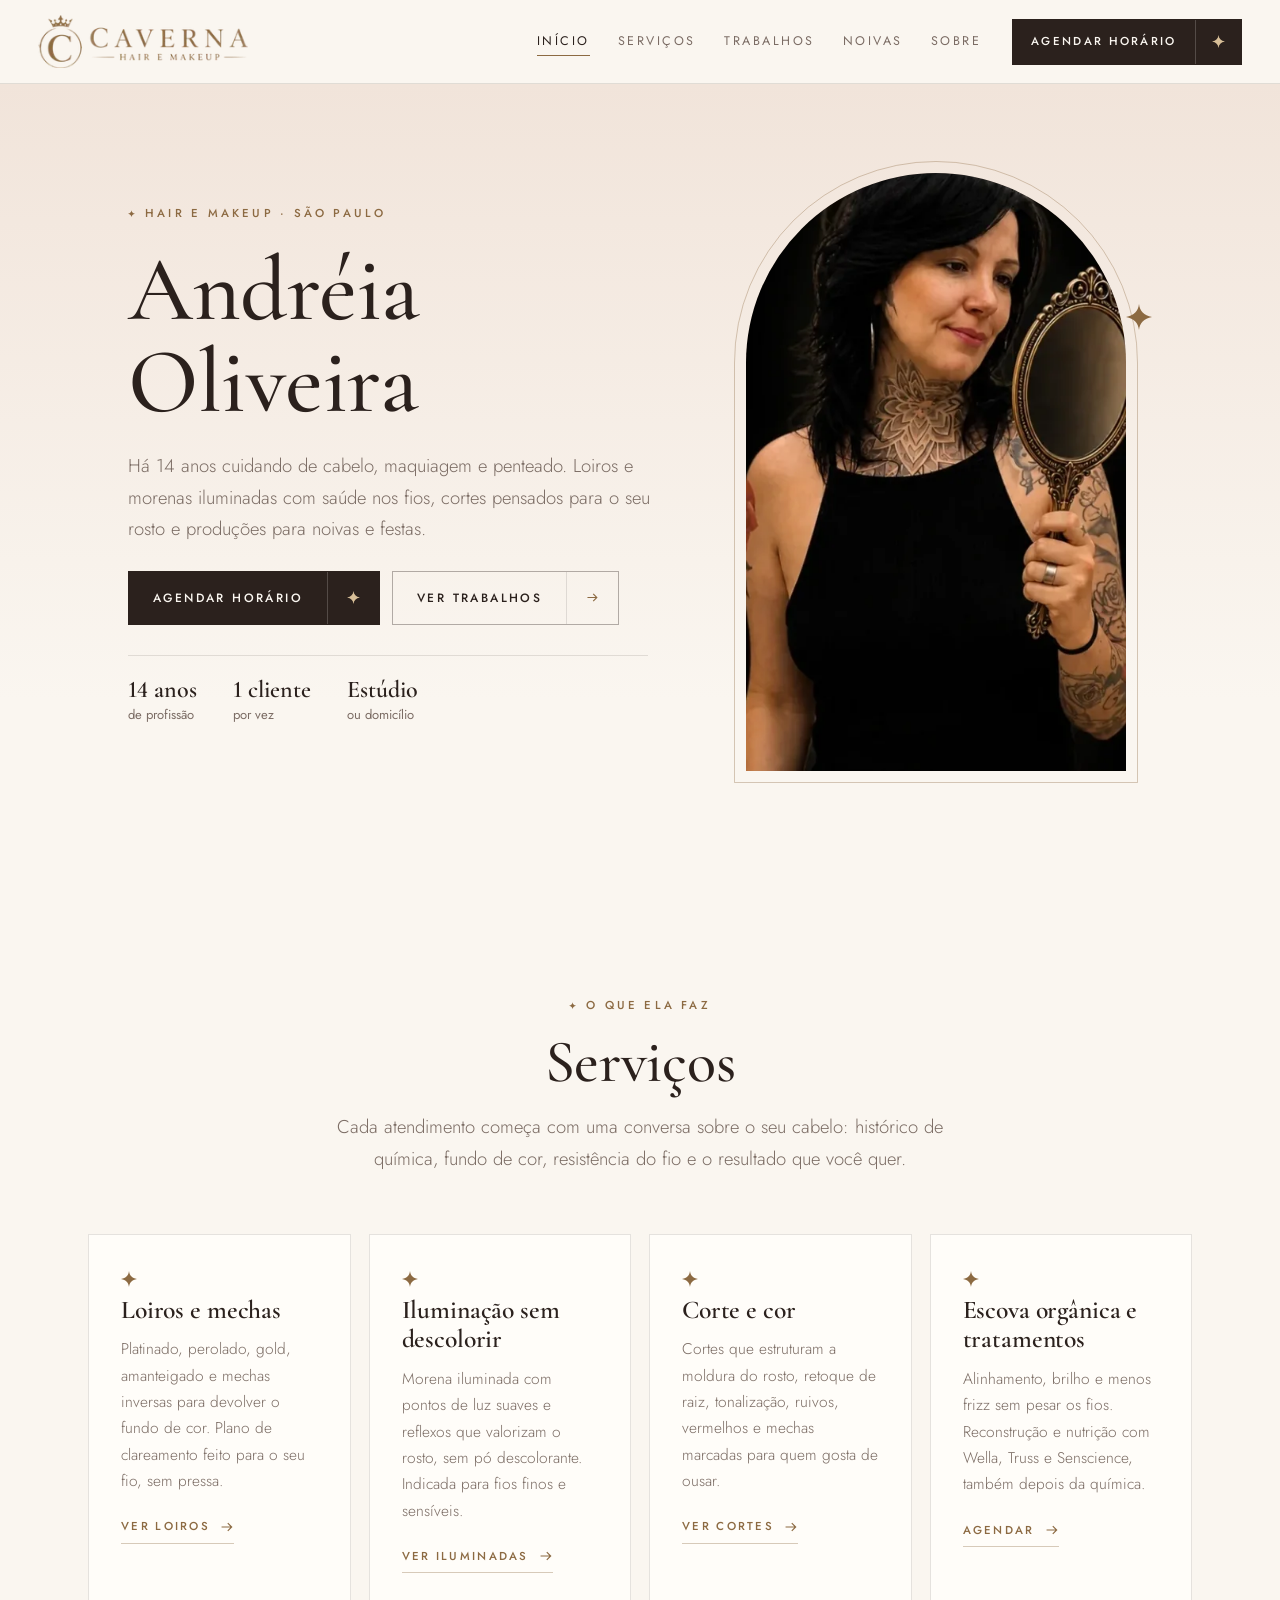
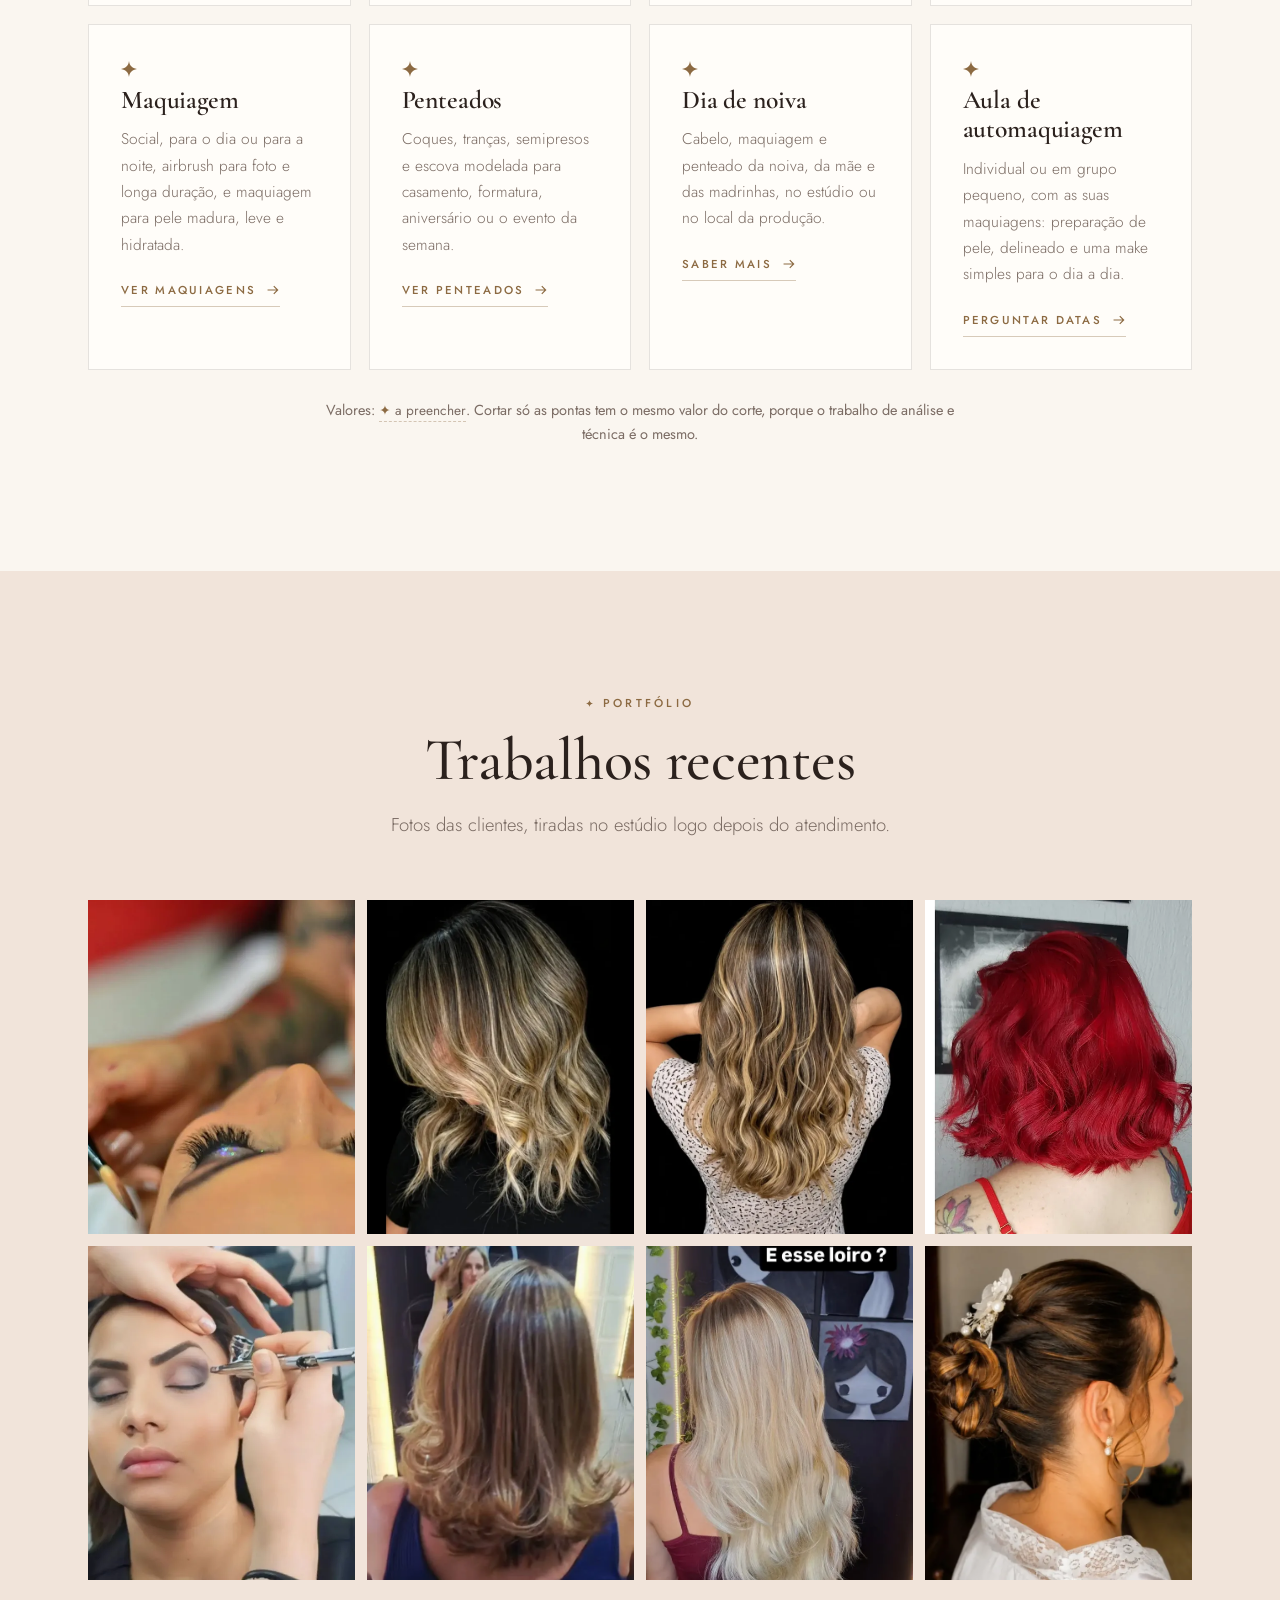
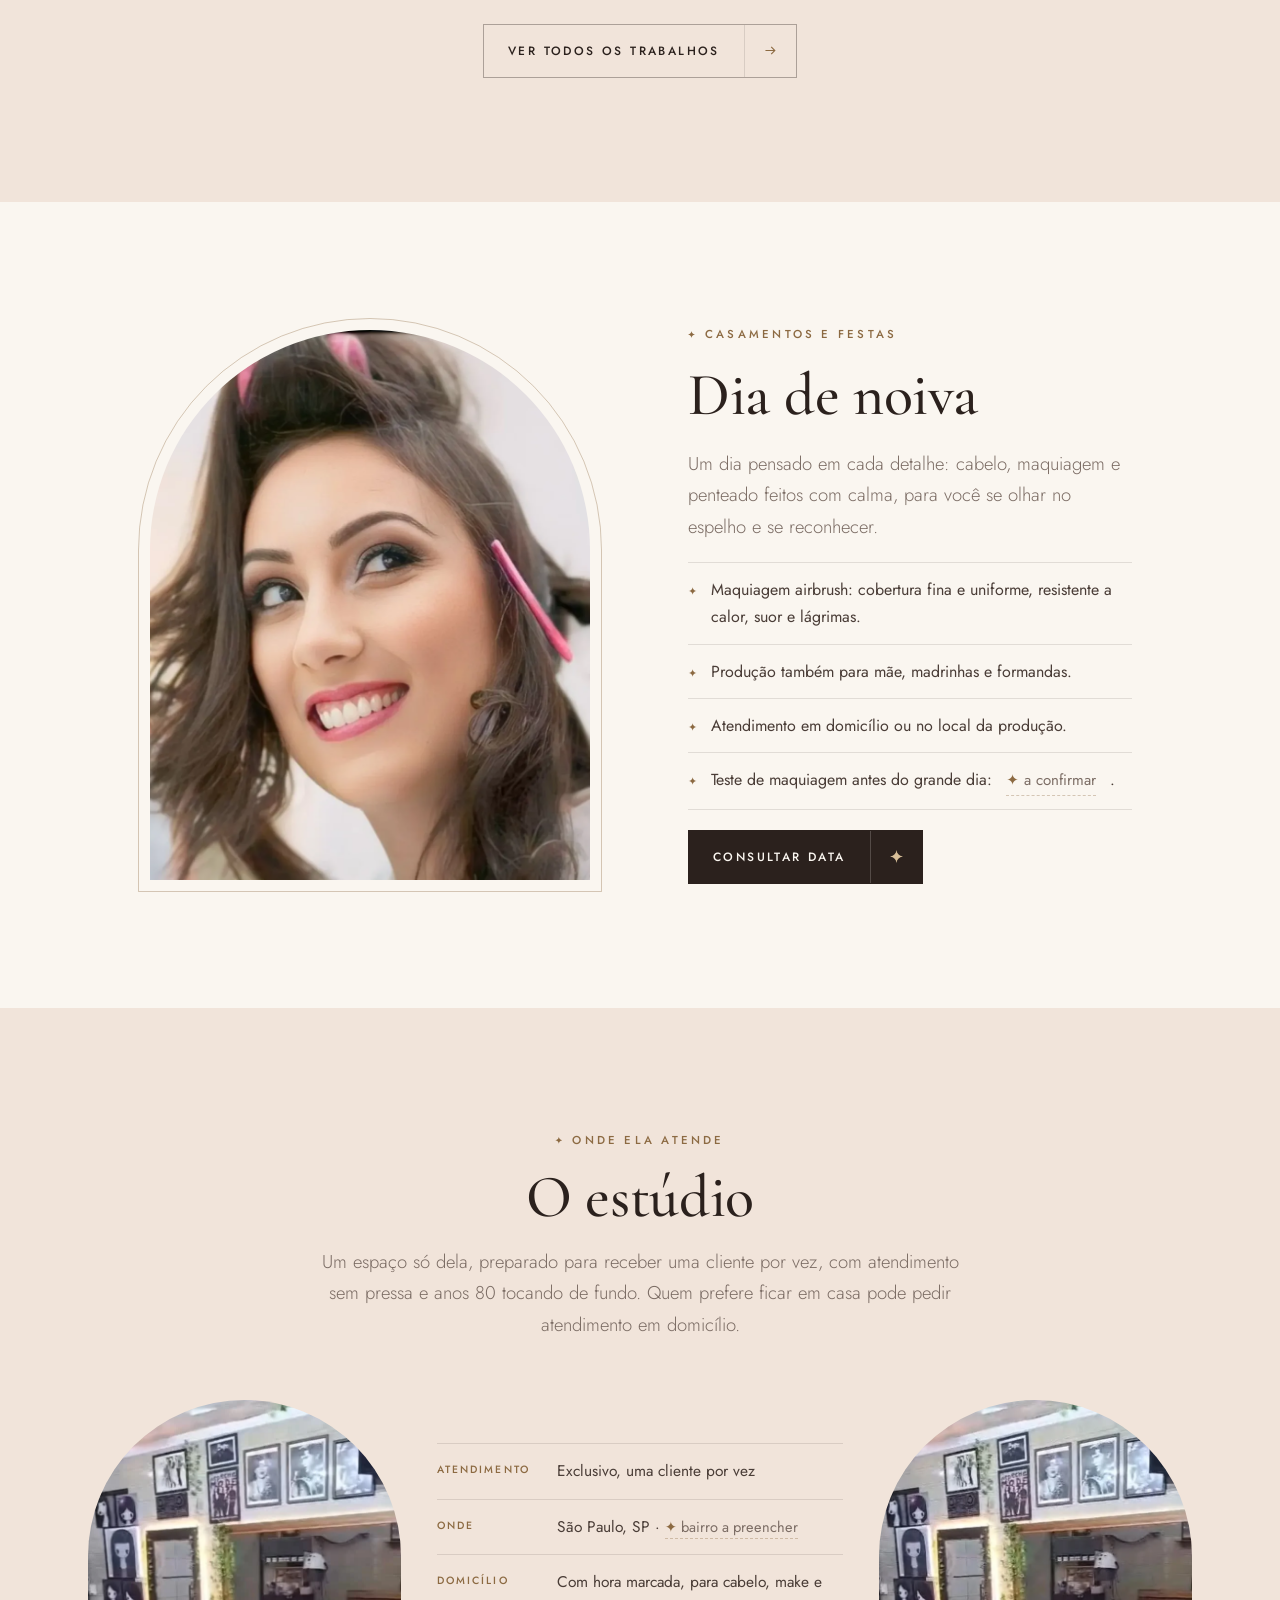
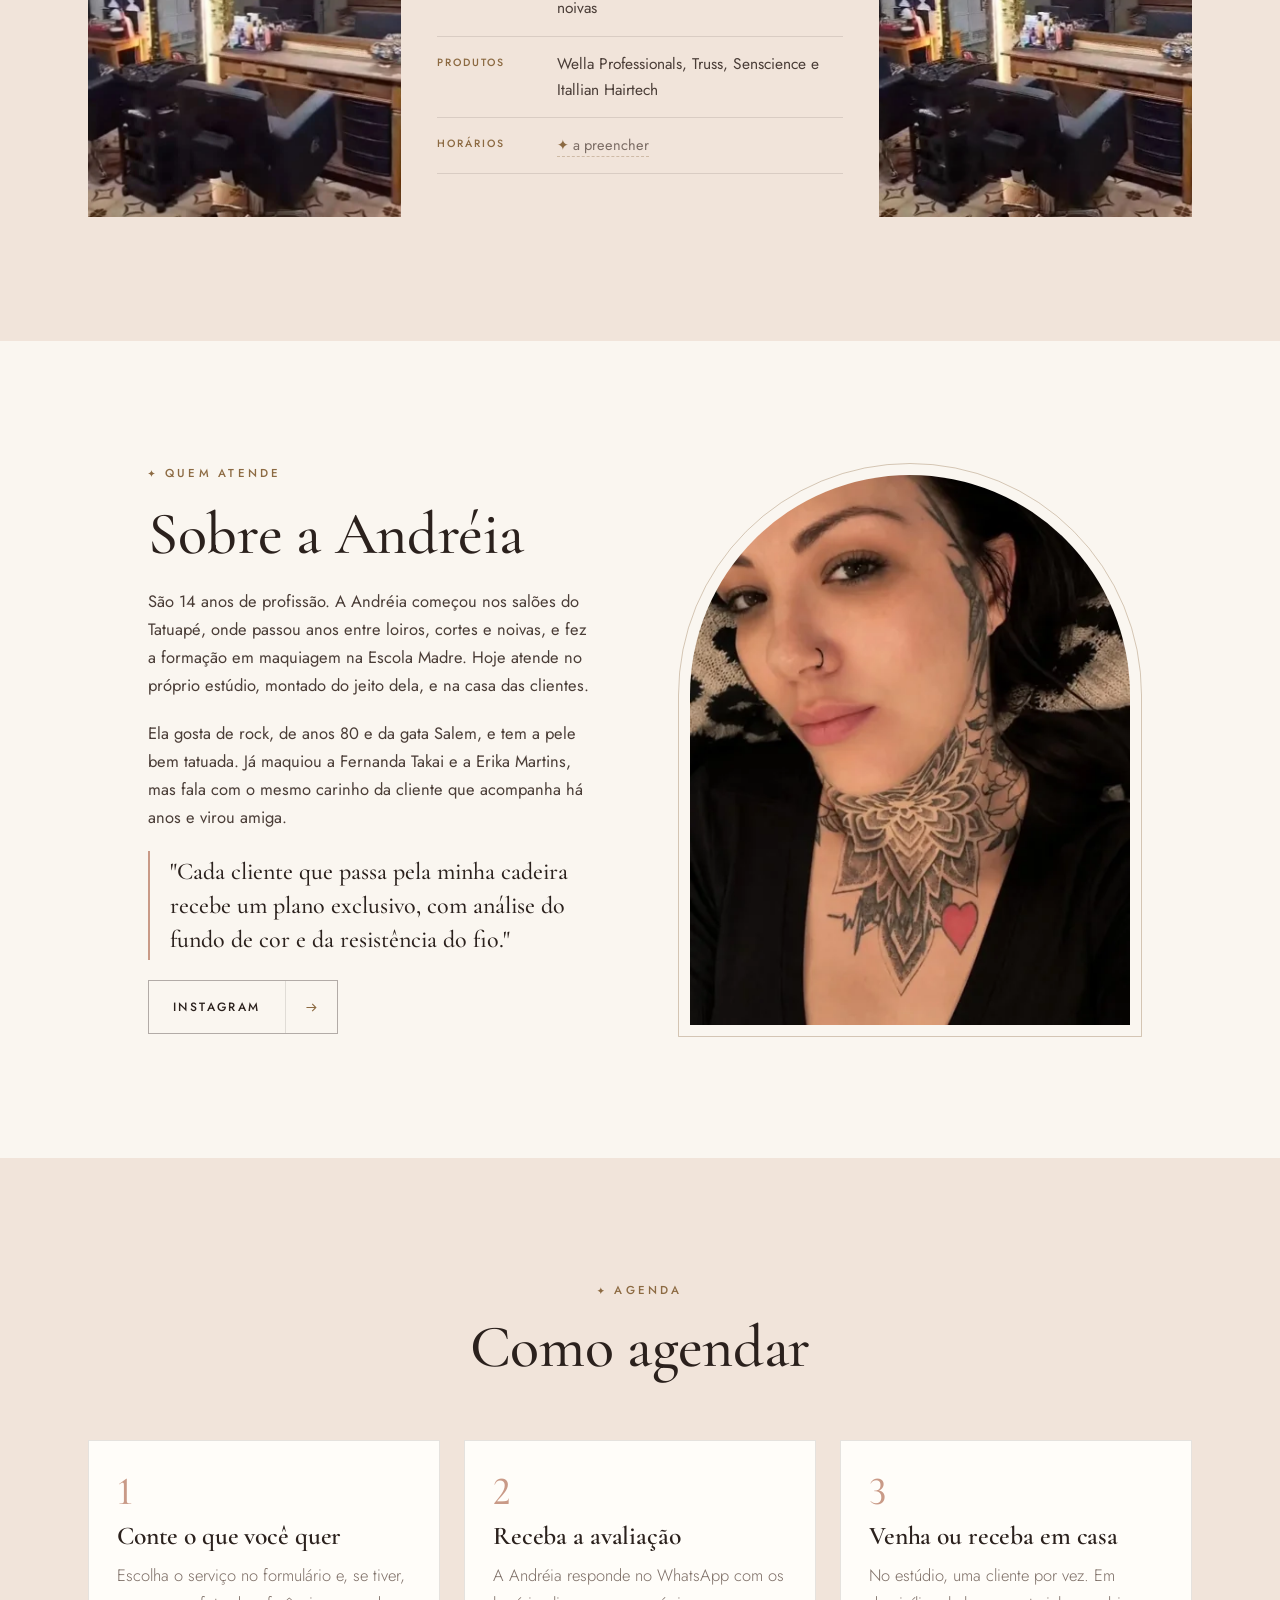
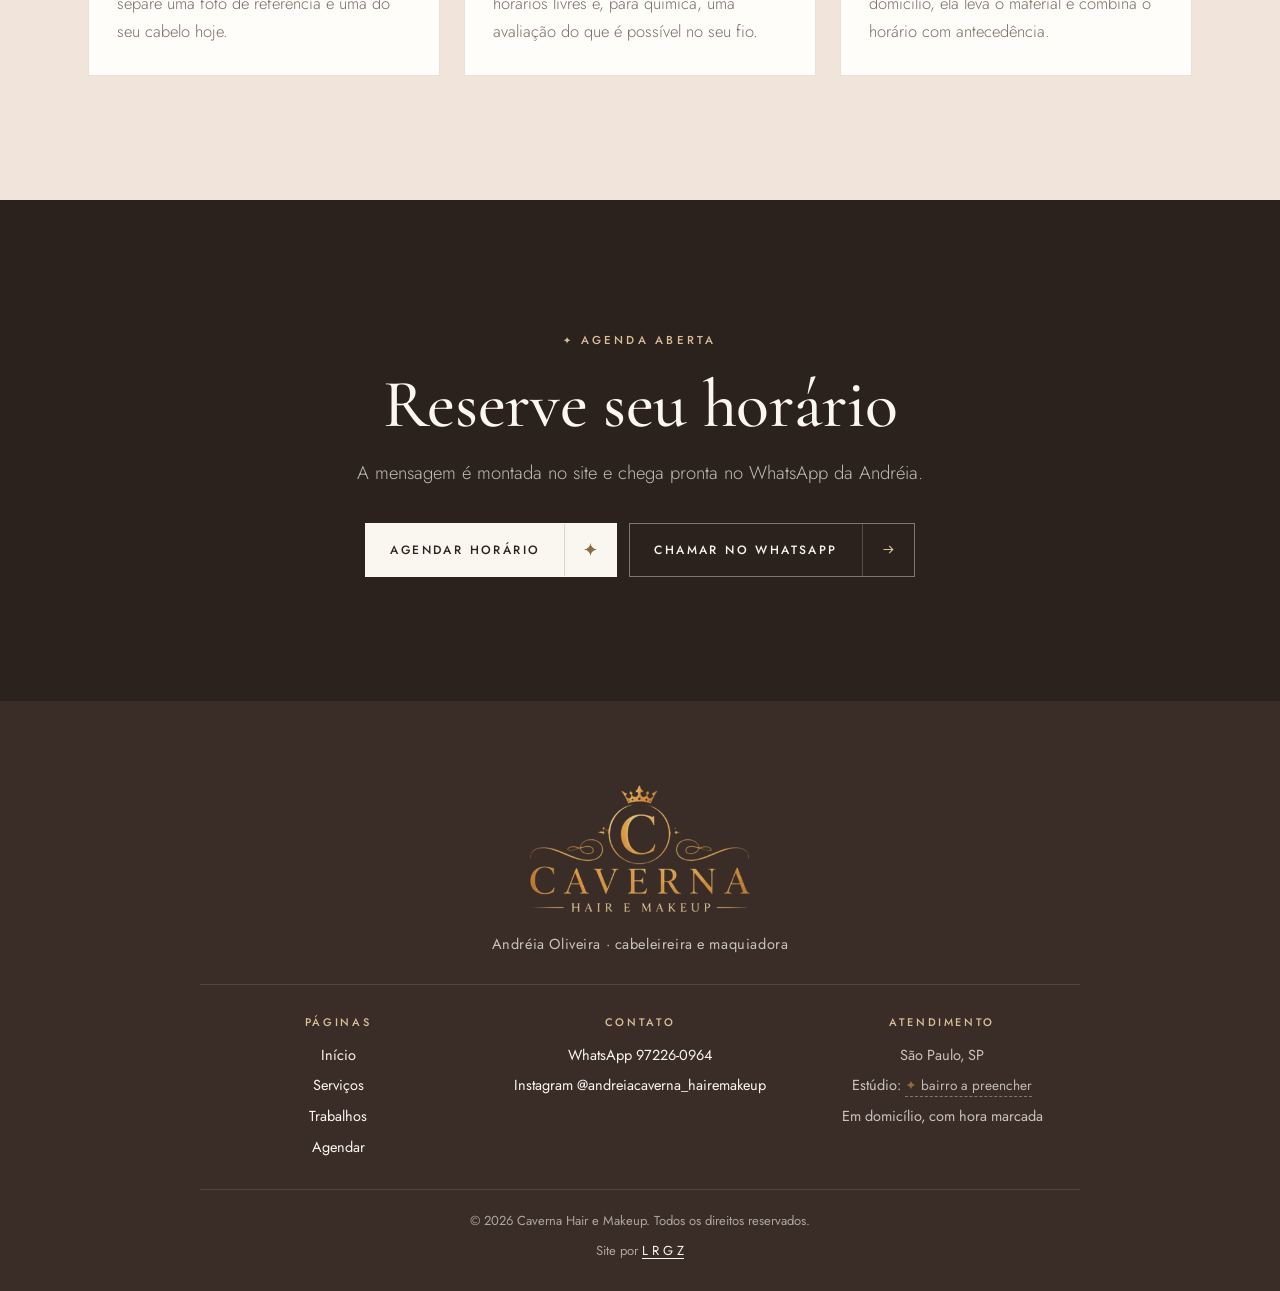
==== commit 5d5c5a90: "v2: identidade de estética (marfim, nude, champanhe), cabeçalho responsivo Co-Authored-By: Claude Op" ====
--- a/index.html
+++ b/index.html
@@ -6,40 +6,37 @@
 <title>Caverna Hair e Makeup · Andréia Oliveira, cabeleireira e maquiadora em São Paulo</title>
 <meta name="description" content="Andréia Oliveira, cabeleireira e maquiadora há 14 anos em São Paulo: loiros, iluminação sem descolorir, cortes, escova orgânica, maquiagem e noivas. Uma cliente por vez, no estúdio ou em domicílio.">
 <meta name="robots" content="noindex">
-<meta name="theme-color" content="#0d0c0b">
+<meta name="theme-color" content="#faf6f0">
 <meta property="og:type" content="website">
 <meta property="og:title" content="Caverna Hair e Makeup · Andréia Oliveira, cabeleireira e maquiadora em São Paulo">
 <meta property="og:description" content="Andréia Oliveira, cabeleireira e maquiadora há 14 anos em São Paulo: loiros, iluminação sem descolorir, cortes, escova orgânica, maquiagem e noivas. Uma cliente por vez, no estúdio ou em domicílio.">
 <meta property="og:image" content="https://azeugral.github.io/andreia-caverna/og-caverna.jpg">
 <meta property="og:image:width" content="1200">
 <meta property="og:image:height" content="630">
-<meta property="og:image:alt" content="Logo Caverna Hair e Makeup, em dourado sobre preto">
+<meta property="og:image:alt" content="Logo Caverna Hair e Makeup entre a foto da Andréia e a de um loiro">
 <meta property="og:locale" content="pt_BR">
 <link rel="icon" href="favicon.ico" sizes="any">
 <link rel="icon" href="favicon-32.png" type="image/png" sizes="32x32">
 <link rel="apple-touch-icon" href="assets/img/icone-180.png">
 <link rel="preconnect" href="https://fonts.googleapis.com">
 <link rel="preconnect" href="https://fonts.gstatic.com" crossorigin>
-<link rel="stylesheet" href="https://fonts.googleapis.com/css2?family=Cinzel:wght@500;600&family=IBM+Plex+Sans:wght@400;500;600&display=swap">
-<link rel="stylesheet" href="assets/css/site.css?v=1">
+<link rel="stylesheet" href="https://fonts.googleapis.com/css2?family=Cormorant+Garamond:wght@400;500;600&family=Jost:wght@300;400;500&display=swap">
+<link rel="stylesheet" href="assets/css/site.css?v=2">
 </head>
 <body class="inicio">
 <a class="sr" href="#conteudo">Pular para o conteúdo</a>
 <div class="progresso" data-prog aria-hidden="true"><i></i></div>
-<header class="topo">
-  <a class="topo-logo" href="./" aria-label="Caverna Hair e Makeup, início"><img src="assets/img/logo-caverna-360.webp" srcset="assets/img/logo-caverna-360.webp 360w, assets/img/logo-caverna-720.webp 720w" sizes="(min-width:900px) 300px, 220px" alt="Caverna Hair e Makeup" width="720" height="417"></a>
+<header class="nav">
+  <a class="nav-logo" href="./" aria-label="Caverna Hair e Makeup, início"><img src="assets/img/logo-h-240.webp" srcset="assets/img/logo-h-240.webp 240w, assets/img/logo-h-480.webp 480w" sizes="(min-width:1100px) 210px, 168px" alt="Caverna Hair e Makeup" width="480" height="122"></a>
+  <a class="btn peq nav-cta" href="agendar.html"><span>Agendar</span></a>
+  <button class="nav-abrir" type="button" aria-expanded="false" aria-controls="menu"><span>Menu</span><i aria-hidden="true"></i></button>
+  <nav class="nav-menu" id="menu" aria-label="Principal"><ul class="menu"><li><a href="./" aria-current="page">Início</a></li><li><a href="./#servicos">Serviços</a></li><li><a href="trabalhos.html">Trabalhos</a></li><li><a href="./#noivas">Noivas</a></li><li><a href="./#sobre">Sobre</a></li></ul><a class="btn" href="agendar.html"><span>Agendar horário</span><i><svg class="i-brilho" viewBox="0 0 24 24" aria-hidden="true"><path d="M12 0c.7 6.6 4.4 10.6 12 12-7.6 1.4-11.3 5.4-12 12-.7-6.6-4.4-10.6-12-12C7.6 10.6 11.3 6.6 12 0z"/></svg></i></a></nav>
 </header>
-<nav class="barra" aria-label="Principal">
-  <a class="barra-marca" href="./" aria-label="Caverna Hair e Makeup, início"><img src="assets/img/logo-caverna-360.webp" alt="" width="360" height="208"></a>
-  <button class="barra-abrir" type="button" aria-expanded="false" aria-controls="menu"><span>Menu</span><i aria-hidden="true"></i></button>
-  <ul class="menu" id="menu"><li><a href="./" aria-current="page">Início</a></li><li><a href="./#servicos">Serviços</a></li><li><a href="trabalhos.html">Trabalhos</a></li><li><a href="./#noivas">Noivas</a></li><li><a href="./#sobre">Sobre</a></li></ul>
-  <a class="btn peq barra-cta" href="agendar.html"><span>Agendar</span><i><svg class="i-brilho" viewBox="0 0 24 24" aria-hidden="true"><path d="M12 0c.7 6.6 4.4 10.6 12 12-7.6 1.4-11.3 5.4-12 12-.7-6.6-4.4-10.6-12-12C7.6 10.6 11.3 6.6 12 0z"/></svg></i></a>
-</nav>
 <main id="conteudo">
 <section class="hero" aria-labelledby="t-hero">
   <div class="wrap">
     <div class="hero-texto">
-      <p class="rot">Cabeleireira e maquiadora · São Paulo</p>
+      <p class="rot">Hair e makeup · São Paulo</p>
       <h1 id="t-hero">Andréia Oliveira</h1>
       <p class="lead">Há 14 anos cuidando de cabelo, maquiagem e penteado. Loiros e morenas iluminadas com saúde nos fios, cortes pensados para o seu rosto e produções para noivas e festas.</p>
       <div class="acoes">
@@ -53,7 +50,8 @@
       </ul>
     </div>
     <figure class="hero-foto">
-      <img src="assets/img/andreia-espelho-900.webp" srcset="assets/img/andreia-espelho-480.webp 480w, assets/img/andreia-espelho-900.webp 572w" sizes="(min-width:960px) 400px, 76vw" alt="Andréia Oliveira de preto, segurando um espelho de mão dourado" width="572" height="1088" fetchpriority="high">
+      <img src="assets/img/andreia-espelho-900.webp" srcset="assets/img/andreia-espelho-480.webp 480w, assets/img/andreia-espelho-900.webp 572w" sizes="(min-width:960px) 380px, 74vw" alt="Andréia Oliveira de preto, segurando um espelho de mão dourado" width="572" height="1046" fetchpriority="high">
+      <span class="hero-brilho" aria-hidden="true"><svg class="i-brilho" viewBox="0 0 24 24" aria-hidden="true"><path d="M12 0c.7 6.6 4.4 10.6 12 12-7.6 1.4-11.3 5.4-12 12-.7-6.6-4.4-10.6-12-12C7.6 10.6 11.3 6.6 12 0z"/></svg></span>
     </figure>
   </div>
 </section>
@@ -216,7 +214,7 @@
 </main>
 <footer class="rodape">
   <div class="wrap">
-    <a class="rodape-logo" href="./" aria-label="Caverna Hair e Makeup, início"><img src="assets/img/logo-caverna-360.webp" srcset="assets/img/logo-caverna-360.webp 360w, assets/img/logo-caverna-720.webp 720w" sizes="260px" alt="Caverna Hair e Makeup" width="720" height="417" loading="lazy"></a>
+    <a class="rodape-logo" href="./" aria-label="Caverna Hair e Makeup, início"><img src="assets/img/logo-ouro-360.webp" srcset="assets/img/logo-ouro-360.webp 360w, assets/img/logo-ouro-720.webp 720w" sizes="240px" alt="Caverna Hair e Makeup" width="720" height="417" loading="lazy"></a>
     <p class="rodape-frase">Andréia Oliveira · cabeleireira e maquiadora</p>
     <div class="colunas">
       <div><h4>Páginas</h4><ul><li><a href="./">Início</a></li><li><a href="./#servicos">Serviços</a></li><li><a href="trabalhos.html">Trabalhos</a></li><li><a href="agendar.html">Agendar</a></li></ul></div>
@@ -226,13 +224,12 @@
     <div class="base"><span>© <span data-ano>2026</span> Caverna Hair e Makeup. Todos os direitos reservados.</span><span>Site por <a href="https://lrgz.com.br" target="_blank" rel="noopener">L R G Z</a></span></div>
   </div>
 </footer>
-<a class="fixo" href="agendar.html" aria-label="Agendar horário"><svg class="i-brilho" viewBox="0 0 24 24" aria-hidden="true"><path d="M12 0c.7 6.6 4.4 10.6 12 12-7.6 1.4-11.3 5.4-12 12-.7-6.6-4.4-10.6-12-12C7.6 10.6 11.3 6.6 12 0z"/></svg><span>Agendar</span></a>
 <div class="lb" role="dialog" aria-modal="true" aria-label="Foto ampliada" aria-hidden="true">
   <div class="lb-topo"><span class="rot" data-cont></span><button type="button" data-fechar>Fechar</button></div>
   <div class="lb-palco"><img alt=""></div>
   <div class="lb-base"><button type="button" data-ant aria-label="Anterior">&larr;</button><span class="rot" data-leg></span><button type="button" data-prox aria-label="Próxima">&rarr;</button></div>
 </div>
-<script src="assets/js/obras.js?v=1"></script>
-<script src="assets/js/site.js?v=1"></script>
+<script src="assets/js/obras.js?v=2"></script>
+<script src="assets/js/site.js?v=2"></script>
 </body>
 </html>
--- a/assets/css/site.css
+++ b/assets/css/site.css
@@ -1,140 +1,145 @@
-/* Caverna Hair e Makeup · v1
-   Identidade tirada do logo oficial dela (post de 13/10): preto, ouro e as capitulares romanas do "CAVERNA".
-   Cinzel nos títulos (a mesma família de capitulares do logo), IBM Plex Sans no texto.
-   Layout no modelo dos sites de tatuadores: logo centralizado, barra de menu abaixo, seções simétricas.
-   Botões retos com moldura dupla, como o anel em volta do C do logo. */
+/* Caverna Hair e Makeup · v2 (14/10)
+   A v1 (preto chapado, capitulares romanas, moldura dourada) ficou com cara de barbearia.
+   v2, a partir de referências de estúdios de cabelo e maquiagem "soft luxury": base clara marfim e nude,
+   o dourado do logo como champanhe só nos acentos, cacau no texto e numa faixa escura, fotos em arco.
+   Cormorant Garamond nos títulos, Jost no texto. Nav convencional com o logo horizontal à esquerda. */
 :root{
-  --preto:#0d0c0b;
-  --preto2:#151311;
-  --preto3:#1d1a17;
+  --marfim:#faf6f0;
+  --branco:#fffdf9;
+  --nude:#f1e4da;
+  --nude2:#e8d3c5;
+  --rose:#c99a87;
+  --champanhe:#8c6a42;
+  --champanhe-claro:#d8bf98;
   --ouro:#c9a35c;
-  --ouro-claro:#e4c88f;
-  --ouro-escuro:#8a6c34;
-  --marfim:#f1ebe1;
-  --texto:rgba(241,235,225,.8);
-  --cinza:rgba(241,235,225,.58);
-  --linha:rgba(201,163,92,.2);
-  --linha2:rgba(241,235,225,.1);
+  --cacau:#2b211d;
+  --cacau2:#3a2d27;
+  --texto:#4a3d37;
+  --cinza:#7b6c64;
+  --linha:rgba(43,33,29,.12);
+  --linha-c:rgba(140,106,66,.35);
   --ease:cubic-bezier(.16,.84,.32,1);
-  --titulo:"Cinzel",Georgia,serif;
-  --fonte:"IBM Plex Sans",system-ui,sans-serif;
+  --titulo:"Cormorant Garamond",Georgia,serif;
+  --fonte:"Jost",system-ui,sans-serif;
   --g:clamp(16px,4.5vw,48px);
   --max:1200px;
 }
 *,*::before,*::after{box-sizing:border-box}
-html{-webkit-text-size-adjust:100%;scroll-behavior:smooth;background:var(--preto)}
+html{-webkit-text-size-adjust:100%;scroll-behavior:smooth;background:var(--marfim)}
 @media (prefers-reduced-motion:reduce){html{scroll-behavior:auto}}
-body{margin:0;background:var(--preto);color:var(--texto);font:400 16px/1.7 var(--fonte);overflow-x:hidden;-webkit-font-smoothing:antialiased}
+body{margin:0;background:var(--marfim);color:var(--texto);font:400 16.5px/1.7 var(--fonte);overflow-x:hidden;-webkit-font-smoothing:antialiased}
 img{display:block;max-width:100%;height:auto}
 a{color:inherit}
 button,input,select,textarea{font:inherit;color:inherit}
-::selection{background:var(--ouro);color:var(--preto)}
-:focus-visible{outline:2px solid var(--ouro);outline-offset:3px}
+::selection{background:var(--nude2);color:var(--cacau)}
+:focus-visible{outline:2px solid var(--champanhe);outline-offset:3px}
 .sr{position:absolute;width:1px;height:1px;overflow:hidden;clip:rect(0 0 0 0);white-space:nowrap}
 .wrap{width:100%;max-width:var(--max);margin:0 auto;padding:0 var(--g)}
 .centro{text-align:center}
 .i-brilho{fill:currentColor}
-.i-seta{fill:none;stroke:currentColor;stroke-width:1.6}
+.i-seta{fill:none;stroke:currentColor;stroke-width:1.5}
 
 /* ---------- tipografia ---------- */
-.rot{display:inline-flex;align-items:center;gap:12px;font:600 11px/1.4 var(--fonte);letter-spacing:.26em;text-transform:uppercase;color:var(--ouro);margin:0}
-.rot::before,.rot::after{content:"";width:22px;height:1px;background:currentColor;opacity:.6}
-.hero .rot::after,.texto .rot::after{display:none}
-h1,h2,h3{font-family:var(--titulo);font-weight:500;line-height:1.12;letter-spacing:.02em;margin:0;color:var(--marfim)}
-h2{font-size:clamp(30px,4.6vw,52px)}
-h3{font-size:clamp(17px,1.6vw,20px);font-weight:600;letter-spacing:.04em}
+.rot{display:inline-flex;align-items:center;gap:10px;font:500 11.5px/1.5 var(--fonte);letter-spacing:.28em;text-transform:uppercase;color:var(--champanhe);margin:0}
+.rot::before{content:"";flex:none;width:7px;height:7px;background:currentColor;clip-path:path("M3.5 0C3.8 2 4.6 3.1 7 3.5 4.6 3.9 3.8 5 3.5 7 3.2 5 2.4 3.9 0 3.5 2.4 3.1 3.2 2 3.5 0Z")}
+h1,h2,h3{font-family:var(--titulo);font-weight:500;line-height:1.08;letter-spacing:-.005em;margin:0;color:var(--cacau)}
+h2{font-size:clamp(36px,5.2vw,60px)}
+h3{font-size:clamp(23px,2vw,26px);font-weight:600;line-height:1.15}
 p{margin:0 0 1em}
-.lead{font-size:clamp(16px,1.5vw,18px);line-height:1.7;color:var(--cinza);max-width:36em;margin:0}
+.lead{font-size:clamp(16.5px,1.5vw,18.5px);line-height:1.7;color:var(--cinza);max-width:36em;margin:0;font-weight:300}
 .centro .lead{margin-left:auto;margin-right:auto}
-.a-preencher{color:var(--cinza);font-style:normal;font-size:.94em;border-bottom:1px dashed rgba(201,163,92,.55);padding-bottom:1px}
-.a-preencher::before{content:"✦ ";color:var(--ouro)}
-
-/* ---------- topo: logo centralizado ---------- */
-.topo{display:flex;justify-content:center;padding:clamp(22px,4vw,40px) var(--g) clamp(16px,2.6vw,26px);background:radial-gradient(60% 120% at 50% 0%,rgba(201,163,92,.12),transparent 70%)}
-.topo-logo{display:block}
-.topo-logo img{width:clamp(190px,24vw,300px);height:auto;opacity:0;transform:translateY(-6px);transition:opacity 1s var(--ease),transform 1s var(--ease)}
-.pronto .topo-logo img{opacity:1;transform:none}
-
-/* ---------- barra de menu, fixa ---------- */
-.barra{position:sticky;top:0;z-index:40;display:flex;align-items:center;justify-content:space-between;gap:12px;min-height:60px;padding:8px var(--g);background:rgba(13,12,11,.9);backdrop-filter:blur(12px);-webkit-backdrop-filter:blur(12px);border-top:1px solid var(--linha);border-bottom:1px solid var(--linha)}
-.barra-marca{display:block;flex:none;opacity:0;pointer-events:none;transition:opacity .4s var(--ease)}
-.barra-marca img{height:36px;width:auto}
-.barra.colada .barra-marca{opacity:1;pointer-events:auto}
-.barra-abrir{position:relative;z-index:2;display:inline-flex;align-items:center;gap:12px;min-height:44px;padding:0 4px;background:none;border:0;cursor:pointer;font:600 11px/1 var(--fonte);letter-spacing:.22em;text-transform:uppercase;color:var(--marfim);-webkit-tap-highlight-color:transparent}
-.barra-abrir i{position:relative;width:22px;height:9px}
-.barra-abrir i::before,.barra-abrir i::after{content:"";position:absolute;left:0;right:0;height:1.5px;background:var(--ouro);transition:transform .4s var(--ease),top .4s var(--ease)}
-.barra-abrir i::before{top:0}
-.barra-abrir i::after{top:7.5px}
-.barra-abrir[aria-expanded=true] i::before{top:3.75px;transform:rotate(45deg)}
-.barra-abrir[aria-expanded=true] i::after{top:3.75px;transform:rotate(-45deg)}
-.menu{list-style:none;margin:0;padding:0}
-@media (max-width:1023px){
-  .barra-abrir{order:-1}
-  .barra-marca{position:absolute;left:50%;transform:translateX(-50%)}
-  .menu{position:fixed;left:0;right:0;top:0;bottom:0;z-index:-1;display:grid;align-content:center;padding:90px var(--g) 40px;background:var(--preto);opacity:0;visibility:hidden;transition:opacity .4s var(--ease),visibility .4s}
-  .menu.aberto{opacity:1;visibility:visible}
-  .menu a{display:flex;justify-content:space-between;align-items:center;padding:16px 0;border-bottom:1px solid var(--linha);font:500 clamp(24px,7vw,30px)/1.1 var(--titulo);letter-spacing:.04em;color:var(--marfim);text-decoration:none;opacity:0;transform:translateY(10px);transition:opacity .5s var(--ease),transform .5s var(--ease)}
-  .menu.aberto a{opacity:1;transform:none}
-  .menu.aberto li:nth-child(2) a{transition-delay:.04s}
-  .menu.aberto li:nth-child(3) a{transition-delay:.08s}
-  .menu.aberto li:nth-child(4) a{transition-delay:.12s}
-  .menu.aberto li:nth-child(5) a{transition-delay:.16s}
-  .menu a[aria-current]{color:var(--ouro-claro)}
-  .barra.menu-aberto{backdrop-filter:none;-webkit-backdrop-filter:none;background:var(--preto)}
+.a-preencher{color:var(--cinza);font-style:normal;font-size:.94em;border-bottom:1px dashed var(--linha-c);padding-bottom:1px}
+.a-preencher::before{content:"✦ ";color:var(--champanhe)}
+
+/* ---------- nav ---------- */
+.nav{position:sticky;top:0;z-index:40;display:flex;align-items:center;gap:12px;min-height:68px;padding:10px var(--g);background:rgba(250,246,240,.92);backdrop-filter:blur(12px);-webkit-backdrop-filter:blur(12px);border-bottom:1px solid var(--linha)}
+.nav-logo{display:block;flex:none;margin-right:auto;position:relative;z-index:2}
+.nav-logo img{width:168px;height:auto}
+.nav-cta{position:relative;z-index:2}
+.nav-abrir{position:relative;z-index:2;display:inline-flex;align-items:center;gap:10px;min-height:44px;padding:0 0 0 8px;background:none;border:0;cursor:pointer;font:500 11.5px/1 var(--fonte);letter-spacing:.22em;text-transform:uppercase;color:var(--cacau);-webkit-tap-highlight-color:transparent}
+.nav-abrir i{position:relative;width:22px;height:9px}
+.nav-abrir i::before,.nav-abrir i::after{content:"";position:absolute;left:0;right:0;height:1.5px;background:currentColor;transition:transform .4s var(--ease),top .4s var(--ease)}
+.nav-abrir i::before{top:0}
+.nav-abrir i::after{top:7.5px}
+.nav-abrir[aria-expanded=true] i::before{top:3.75px;transform:rotate(45deg)}
+.nav-abrir[aria-expanded=true] i::after{top:3.75px;transform:rotate(-45deg)}
+.nav-menu{position:fixed;inset:0;z-index:1;display:flex;flex-direction:column;justify-content:center;gap:32px;padding:96px var(--g) 40px;background:var(--marfim);opacity:0;visibility:hidden;transition:opacity .4s var(--ease),visibility .4s;overflow-y:auto}
+.nav-menu.aberta{opacity:1;visibility:visible}
+.menu{list-style:none;margin:0;padding:0;display:grid}
+.menu a{display:flex;align-items:center;justify-content:space-between;padding:14px 0;border-bottom:1px solid var(--linha);font:500 clamp(28px,8vw,36px)/1.1 var(--titulo);color:var(--cacau);text-decoration:none;transform:translateY(10px);opacity:0;transition:transform .5s var(--ease),opacity .5s var(--ease)}
+.nav-menu.aberta .menu a{transform:none;opacity:1}
+.nav-menu.aberta li:nth-child(2) a{transition-delay:.04s}
+.nav-menu.aberta li:nth-child(3) a{transition-delay:.08s}
+.nav-menu.aberta li:nth-child(4) a{transition-delay:.12s}
+.nav-menu.aberta li:nth-child(5) a{transition-delay:.16s}
+.menu a[aria-current]{color:var(--champanhe)}
+.nav-menu .btn{align-self:stretch}
+.nav.menu-aberto{backdrop-filter:none;-webkit-backdrop-filter:none;background:var(--marfim)}
+.nav.menu-aberto .nav-cta{visibility:hidden}
+@media (max-width:379px){.nav-logo img{width:150px}.nav-cta>span{padding:0 12px}}
+@media (min-width:1100px){
+  .nav{min-height:84px;padding:0 clamp(24px,3vw,48px);gap:clamp(20px,2.4vw,40px)}
+  .nav-logo img{width:210px}
+  .nav .nav-cta,.nav-abrir{display:none}
+  .nav-menu{position:static;flex-direction:row;align-items:center;gap:clamp(20px,2.4vw,40px);padding:0;background:none;opacity:1;visibility:visible;overflow:visible}
+  .menu{display:flex;gap:clamp(18px,2.2vw,34px)}
+  .menu a{position:relative;padding:8px 0;border:0;font:400 12.5px/1 var(--fonte);letter-spacing:.2em;text-transform:uppercase;color:var(--cinza);opacity:1;transform:none;transition:color .3s var(--ease)}
+  .menu a::before{content:"";position:absolute;left:0;right:0;bottom:0;height:1px;background:var(--champanhe);transform:scaleX(0);transform-origin:left;transition:transform .4s var(--ease)}
+  .menu a:hover,.menu a[aria-current]{color:var(--cacau)}
+  .menu a:hover::before,.menu a[aria-current]::before{transform:scaleX(1)}
+  .nav-menu .btn{align-self:auto;min-height:46px;font-size:11.5px}
+  .nav-menu .btn>span{padding:0 18px}
+  .nav-menu .btn>i{width:46px}
 }
-@media (min-width:1024px){
-  .barra{justify-content:center;gap:clamp(24px,3vw,48px);min-height:62px}
-  .barra-abrir{display:none}
-  .barra-marca{position:absolute;left:var(--g)}
-  .barra .barra-cta{position:absolute;right:var(--g)}
-  .menu{display:flex;gap:clamp(22px,3vw,44px)}
-  .menu a{position:relative;display:block;padding:10px 0;font:600 11.5px/1 var(--fonte);letter-spacing:.22em;text-transform:uppercase;color:var(--cinza);text-decoration:none;transition:color .3s var(--ease)}
-  .menu a::after{content:"";position:absolute;left:50%;bottom:2px;width:5px;height:5px;background:var(--ouro);transform:translateX(-50%) rotate(45deg) scale(0);transition:transform .35s var(--ease)}
-  .menu a:hover,.menu a[aria-current]{color:var(--marfim)}
-  .menu a:hover::after,.menu a[aria-current]::after{transform:translateX(-50%) rotate(45deg) scale(1)}
-}
-@media (max-width:1023px){.barra-cta{min-height:42px}.barra-cta>i{display:none}}
-
-/* ---------- botões: retos, moldura dupla como o anel do C ---------- */
-.btn{position:relative;display:inline-flex;align-items:stretch;min-height:54px;padding:0;text-decoration:none;font:600 12px/1 var(--fonte);letter-spacing:.18em;text-transform:uppercase;cursor:pointer;border:0;background:var(--ouro);color:var(--preto);box-shadow:inset 0 0 0 1px var(--ouro),inset 0 0 0 4px var(--ouro),inset 0 0 0 5px rgba(13,12,11,.45);isolation:isolate;overflow:hidden;transition:color .4s var(--ease),box-shadow .4s var(--ease),transform .2s var(--ease);-webkit-tap-highlight-color:transparent}
-.btn::before{content:"";position:absolute;inset:0;z-index:-1;background:linear-gradient(100deg,var(--ouro-claro),var(--ouro) 60%);transform:translateX(-101%);transition:transform .55s var(--ease)}
+
+/* ---------- botões: retos, cacau; no hover o champanhe sobe ---------- */
+.btn{position:relative;display:inline-flex;align-items:stretch;min-height:54px;padding:0;text-decoration:none;font:500 12px/1 var(--fonte);letter-spacing:.2em;text-transform:uppercase;cursor:pointer;border:1px solid var(--cacau);background:var(--cacau);color:var(--marfim);isolation:isolate;overflow:hidden;transition:color .45s var(--ease),border-color .45s var(--ease),transform .2s var(--ease);-webkit-tap-highlight-color:transparent}
+.btn::before{content:"";position:absolute;inset:0;z-index:-1;background:var(--champanhe);transform:translateY(101%);transition:transform .5s var(--ease)}
 .btn>span{display:flex;align-items:center;padding:0 24px}
-.btn>i{display:grid;place-items:center;width:52px;flex:none;border-left:1px solid rgba(13,12,11,.28)}
-.btn svg{width:14px;height:14px;transition:transform .55s var(--ease)}
+.btn>i{display:grid;place-items:center;width:52px;flex:none;border-left:1px solid rgba(250,246,240,.2);color:var(--champanhe-claro);transition:color .45s var(--ease)}
+.btn svg{width:13px;height:13px;transition:transform .6s var(--ease)}
 @media (hover:hover){
   .btn:hover::before{transform:none}
-  .btn:hover .i-brilho{transform:rotate(90deg) scale(1.15)}
+  .btn:hover{border-color:var(--champanhe)}
+  .btn:hover>i{color:var(--marfim)}
+  .btn:hover .i-brilho{transform:rotate(90deg)}
   .btn:hover .i-seta{transform:translateX(3px)}
 }
 .btn:active{transform:translateY(1px) scale(.995)}
-.btn.linha{background:transparent;color:var(--marfim);box-shadow:inset 0 0 0 1px rgba(201,163,92,.55),inset 0 0 0 4px var(--preto),inset 0 0 0 5px rgba(201,163,92,.22)}
-.btn.linha>i{border-left-color:rgba(201,163,92,.3)}
-.btn.linha::before{background:rgba(201,163,92,.1)}
-@media (hover:hover){.btn.linha:hover{box-shadow:inset 0 0 0 1px var(--ouro),inset 0 0 0 4px var(--preto),inset 0 0 0 5px rgba(201,163,92,.5)}}
-.btn.peq{min-height:44px;font-size:11px}
-.btn.peq>span{padding:0 18px}
-.btn.peq>i{width:44px}
+.btn.linha{background:transparent;color:var(--cacau);border-color:rgba(43,33,29,.35)}
+.btn.linha>i{border-left-color:var(--linha);color:var(--champanhe)}
+.btn.linha::before{background:var(--nude)}
+@media (hover:hover){.btn.linha:hover{border-color:var(--cacau)}.btn.linha:hover>i{color:var(--cacau)}}
+.btn.claro{background:var(--marfim);border-color:var(--marfim);color:var(--cacau)}
+.btn.claro>i{border-left-color:rgba(43,33,29,.15);color:var(--champanhe)}
+.btn.claro::before{background:var(--champanhe-claro)}
+.escuro .btn.linha{color:var(--marfim);border-color:rgba(250,246,240,.4)}
+.escuro .btn.linha>i{border-left-color:rgba(250,246,240,.2);color:var(--champanhe-claro)}
+.escuro .btn.linha::before{background:rgba(250,246,240,.1)}
+.btn.peq{min-height:42px;font-size:11px}
+.btn.peq>span{padding:0 16px}
 .acoes{display:flex;flex-wrap:wrap;gap:12px}
 .centro .acoes{justify-content:center}
-.link{font:600 11.5px/1.4 var(--fonte);letter-spacing:.18em;text-transform:uppercase;text-decoration:none;display:inline-flex;gap:10px;align-items:center;padding:8px 0;color:var(--ouro-claro);border-bottom:1px solid var(--linha);transition:border-color .35s var(--ease),gap .35s var(--ease)}
+.link{font:500 11.5px/1.4 var(--fonte);letter-spacing:.2em;text-transform:uppercase;text-decoration:none;display:inline-flex;gap:10px;align-items:center;padding:8px 0;color:var(--champanhe);border-bottom:1px solid var(--linha-c);transition:border-color .35s var(--ease),gap .35s var(--ease)}
 .link svg{width:14px;height:14px}
-.link:hover{border-color:var(--ouro);gap:16px}
+.link:hover{border-color:var(--champanhe);gap:16px}
 
 /* ---------- abertura ---------- */
-.hero{position:relative;padding:clamp(40px,6vw,88px) 0 clamp(64px,8vw,112px);overflow:hidden}
-.hero .wrap{display:grid;gap:44px;justify-items:center;text-align:center}
+.hero{position:relative;padding:clamp(40px,6vw,88px) 0 clamp(64px,8vw,104px);background:linear-gradient(180deg,var(--nude) 0%,var(--marfim) 78%);overflow:hidden}
+.hero .wrap{display:grid;gap:40px;justify-items:center;text-align:center}
 .hero-texto{display:grid;gap:22px;justify-items:center}
-.hero h1{font-size:clamp(40px,7.4vw,84px);letter-spacing:.03em}
-.hero .lead{max-width:32em}
+.hero h1{font-size:clamp(48px,8vw,92px);font-weight:500;line-height:1}
+.hero .lead{max-width:31em}
 .hero .acoes{justify-content:center;margin-top:4px}
-.selos{list-style:none;margin:10px 0 0;padding:20px 0 0;display:flex;flex-wrap:wrap;justify-content:center;gap:12px 36px;border-top:1px solid var(--linha2);width:100%;max-width:520px}
-.selos li{display:grid;gap:2px;text-align:center}
-.selos b{font:500 19px/1.2 var(--titulo);color:var(--ouro-claro);letter-spacing:.04em}
-.selos span{font-size:12.5px;letter-spacing:.06em;color:var(--cinza)}
-.hero-foto{position:relative;margin:0;width:min(330px,76vw)}
-.hero-foto img{width:100%;aspect-ratio:572/920;object-fit:cover;object-position:50% 20%;border-radius:999px 999px 0 0}
-.hero-foto::before{content:"";position:absolute;inset:-12px -12px 0;border:1px solid var(--linha);border-bottom:0;border-radius:999px 999px 0 0;pointer-events:none}
-.hero-foto::after{content:"";position:absolute;left:-12px;right:-12px;bottom:0;height:1px;background:var(--linha)}
+.selos{list-style:none;margin:8px 0 0;padding:20px 0 0;display:flex;flex-wrap:wrap;justify-content:center;gap:12px 36px;border-top:1px solid var(--linha);width:100%;max-width:520px}
+.selos li{display:grid;gap:0;text-align:center}
+.selos b{font:600 24px/1.2 var(--titulo);color:var(--cacau)}
+.selos span{font-size:13px;color:var(--cinza)}
+.hero-foto{position:relative;margin:0;width:min(320px,74vw)}
+.hero-foto img{width:100%;aspect-ratio:572/900;object-fit:cover;object-position:50% 18%;border-radius:999px 999px 0 0;background:var(--nude2)}
+.hero-foto::before{content:"";position:absolute;inset:-12px -12px -12px;border:1px solid var(--linha-c);border-radius:999px 999px 0 0;pointer-events:none}
+.hero-brilho{position:absolute;right:-26px;top:22%;width:26px;height:26px;color:var(--champanhe)}
+.hero-brilho svg{width:100%;height:100%}
 .hero-texto>*,.hero-foto{opacity:0;transform:translateY(14px);transition:opacity 1s var(--ease),transform 1s var(--ease)}
 .hero-foto{transition-delay:.15s}
 .hero-texto>*:nth-child(1){transition-delay:.25s}
@@ -143,123 +148,129 @@
 .hero-texto>*:nth-child(4){transition-delay:.46s}
 .hero-texto>*:nth-child(5){transition-delay:.53s}
 .pronto .hero-texto>*,.pronto .hero-foto{opacity:1;transform:none}
-@media (min-width:960px){
-  .hero .wrap{grid-template-columns:1fr auto;text-align:left;justify-items:start;align-items:center;gap:88px;max-width:1120px}
+@media (max-width:759px){.hero .rot{display:block;max-width:24em;text-align:center}.hero .rot::before{display:inline-block;margin-right:10px;vertical-align:2px}}
+@media (min-width:760px){
+  .hero .wrap{grid-template-columns:1fr auto;text-align:left;justify-items:start;align-items:center;gap:clamp(40px,7vw,88px);max-width:1120px}
   .hero-texto{justify-items:start}
-  .hero .acoes{justify-content:flex-start}
-  .selos{justify-content:flex-start}
+  .hero .acoes,.selos{justify-content:flex-start}
   .selos li{text-align:left}
-  .hero-foto{width:390px;margin-right:12px}
+  .hero-foto{width:clamp(270px,30vw,380px);margin:12px 26px 0 0}
 }
-@media (prefers-reduced-motion:reduce){.hero-texto>*,.hero-foto,.topo-logo img{opacity:1!important;transform:none!important;transition:none!important}}
+@media (max-height:500px) and (orientation:landscape){.hero{padding-top:32px}.hero-foto{width:min(260px,40vw)}}
+@media (prefers-reduced-motion:reduce){.hero-texto>*,.hero-foto{opacity:1!important;transform:none!important;transition:none!important}}
 
 /* ---------- seções ---------- */
-.secao{padding:clamp(76px,10vw,128px) 0}
-.secao+.secao{border-top:1px solid var(--linha2)}
-.escuro2{background:var(--preto2)}
-.cab{display:grid;gap:18px;justify-items:center;text-align:center;margin-bottom:clamp(40px,6vw,60px)}
+.secao{padding:clamp(76px,10vw,124px) 0}
+.secao+.secao{border-top:1px solid var(--linha)}
+.escuro2{background:var(--nude);border-top:0!important}
+.escuro2+.secao{border-top:0}
+.escuro{background:var(--cacau);color:rgba(250,246,240,.8);border-top:0!important}
+.escuro+.secao{border-top:0}
+.escuro h2,.escuro h3{color:var(--marfim)}
+.escuro .rot{color:var(--champanhe-claro)}
+.escuro .lead{color:rgba(250,246,240,.72)}
+.cab{display:grid;gap:16px;justify-items:center;text-align:center;margin-bottom:clamp(40px,6vw,60px)}
 .mais{display:flex;justify-content:center;margin-top:44px}
 
 /* ---------- serviços ---------- */
-.servicos{list-style:none;margin:0;padding:0;display:grid;gap:1px;background:var(--linha);border:1px solid var(--linha)}
-@media (min-width:640px){.servicos{grid-template-columns:1fr 1fr}}
+.servicos{list-style:none;margin:0;padding:0;display:grid;gap:14px}
+@media (min-width:640px){.servicos{grid-template-columns:1fr 1fr;gap:18px}}
 @media (min-width:1080px){.servicos{grid-template-columns:repeat(4,1fr)}}
-.servico{display:grid;gap:12px;align-content:start;justify-items:start;padding:clamp(26px,2.6vw,34px);background:var(--preto);transition:background .45s var(--ease)}
-.servico:hover{background:var(--preto3)}
-.servico-ic{width:16px;height:16px;color:var(--ouro)}
+.servico{display:grid;gap:12px;align-content:start;justify-items:start;padding:clamp(26px,2.6vw,32px);background:var(--branco);border:1px solid var(--linha);transition:border-color .45s var(--ease),transform .45s var(--ease)}
+.servico:hover{border-color:var(--linha-c);transform:translateY(-3px)}
+.servico-ic{width:16px;height:16px;color:var(--champanhe)}
 .servico-ic svg{width:100%;height:100%;transition:transform .7s var(--ease)}
 .servico:hover .servico-ic svg{transform:rotate(90deg)}
-.servico p{color:var(--cinza);margin:0 0 4px;font-size:15px}
-.servico .link{margin-top:auto}
-.nota-servicos{text-align:center;margin:28px auto 0;max-width:44em;font-size:14px;color:var(--cinza)}
+.servico p{color:var(--cinza);margin:0 0 4px;font-size:15.5px;font-weight:300}
+.nota-servicos{text-align:center;margin:28px auto 0;max-width:44em;font-size:14.5px;color:var(--cinza)}
 
 /* ---------- grade de fotos ---------- */
 .grade{display:grid;grid-template-columns:repeat(2,1fr);gap:8px}
 @media (min-width:720px){.grade{grid-template-columns:repeat(3,1fr);gap:12px}}
 @media (min-width:1024px){.grade{grid-template-columns:repeat(4,1fr)}}
-.obra{position:relative;display:block;width:100%;aspect-ratio:4/5;overflow:hidden;background:var(--preto3);border:0;padding:0;cursor:zoom-in;color:var(--marfim)}
+.obra{position:relative;display:block;width:100%;aspect-ratio:4/5;overflow:hidden;background:var(--nude2);border:0;padding:0;cursor:zoom-in;color:var(--marfim)}
 .obra img{width:100%;height:100%;object-fit:cover;transition:transform .9s var(--ease)}
-.obra::after{content:"";position:absolute;inset:8px;border:1px solid rgba(228,200,143,0);transition:border-color .45s var(--ease);pointer-events:none}
-.obra .leg{position:absolute;left:0;right:0;bottom:0;padding:40px 14px 14px;background:linear-gradient(transparent,rgba(13,12,11,.88));text-align:left;font:600 11px/1.35 var(--fonte);letter-spacing:.14em;text-transform:uppercase;opacity:0;transform:translateY(6px);transition:opacity .4s var(--ease),transform .4s var(--ease)}
-@media (hover:hover){.obra:hover img{transform:scale(1.04)}.obra:hover::after{border-color:rgba(228,200,143,.85)}.obra:hover .leg{opacity:1;transform:none}}
+.obra::after{content:"";position:absolute;inset:8px;border:1px solid rgba(250,246,240,0);transition:border-color .45s var(--ease);pointer-events:none}
+.obra .leg{position:absolute;left:0;right:0;bottom:0;padding:40px 14px 14px;background:linear-gradient(transparent,rgba(43,33,29,.82));text-align:left;font:500 11px/1.35 var(--fonte);letter-spacing:.14em;text-transform:uppercase;opacity:0;transform:translateY(6px);transition:opacity .4s var(--ease),transform .4s var(--ease)}
+@media (hover:hover){.obra:hover img{transform:scale(1.04)}.obra:hover::after{border-color:rgba(250,246,240,.85)}.obra:hover .leg{opacity:1;transform:none}}
 @media (hover:none){.obra .leg{opacity:1;transform:none;padding:28px 10px 10px;font-size:10px}}
 
 /* ---------- filtros ---------- */
 .filtros-wrap{display:flex;justify-content:center}
-.filtros{display:inline-flex;border:1px solid var(--linha);margin:0 auto 32px}
-.filtros button{background:none;border:0;padding:0 20px;min-height:48px;font:600 11px/1 var(--fonte);letter-spacing:.16em;text-transform:uppercase;cursor:pointer;transition:background .3s var(--ease),color .3s var(--ease);display:flex;gap:6px;align-items:center;white-space:nowrap;color:var(--cinza)}
+.filtros{display:inline-flex;border:1px solid var(--linha);margin:0 auto 32px;background:var(--branco)}
+.filtros button{background:none;border:0;padding:0 20px;min-height:48px;font:500 11px/1 var(--fonte);letter-spacing:.16em;text-transform:uppercase;cursor:pointer;transition:background .3s var(--ease),color .3s var(--ease);display:flex;gap:6px;align-items:center;white-space:nowrap;color:var(--cinza)}
 .filtros button+button{border-left:1px solid var(--linha)}
-.filtros button:hover{color:var(--marfim)}
-.filtros button[aria-pressed=true]{background:var(--ouro);color:var(--preto)}
+.filtros button:hover{color:var(--cacau)}
+.filtros button[aria-pressed=true]{background:var(--cacau);color:var(--marfim)}
 .filtros sup{font-size:9px;opacity:.7;top:0}
 @media (max-width:560px){.filtros{display:grid;grid-template-columns:1fr 1fr;width:100%}.filtros button{justify-content:center;padding:0 6px}.filtros button:nth-child(3){border-left:0}.filtros button:nth-child(n+3){border-top:1px solid var(--linha)}}
 
 /* ---------- duas colunas (noivas, sobre) ---------- */
 .duas{display:grid;gap:48px;align-items:center}
-.quadro{position:relative;margin:0 auto;width:min(100%,460px)}
-.quadro img{width:100%;aspect-ratio:4/5;object-fit:cover}
-.quadro::after{content:"";position:absolute;inset:10px;border:1px solid rgba(228,200,143,.45);pointer-events:none}
+.quadro{position:relative;margin:0 auto;width:min(100%,440px)}
+.quadro img{width:100%;aspect-ratio:4/5;object-fit:cover;border-radius:999px 999px 0 0;background:var(--nude2)}
+.quadro::before{content:"";position:absolute;inset:-12px;border:1px solid var(--linha-c);border-radius:999px 999px 0 0;pointer-events:none}
 .texto{display:grid;gap:20px;justify-items:start}
 .texto p{margin:0}
-.lista{list-style:none;margin:0;padding:0;display:grid;width:100%;border-top:1px solid var(--linha2)}
-.lista li{display:flex;gap:14px;align-items:baseline;padding:13px 0;border-bottom:1px solid var(--linha2);font-size:15.5px}
-.lista li::before{content:"";flex:none;width:6px;height:6px;background:var(--ouro);transform:translateY(-2px) rotate(45deg)}
-.frase{padding:4px 0 4px 20px;border-left:2px solid var(--ouro);font:500 clamp(17px,1.7vw,19px)/1.55 var(--fonte);color:var(--marfim)}
-@media (min-width:960px){
-  .duas{grid-template-columns:1fr 1fr;gap:88px;max-width:1080px}
-  .sobre .quadro{order:2}
-}
+.lista{list-style:none;margin:0;padding:0;display:grid;width:100%;border-top:1px solid var(--linha)}
+.lista li{display:flex;gap:14px;align-items:baseline;padding:13px 0;border-bottom:1px solid var(--linha);font-size:16px}
+.lista li::before{content:"✦";flex:none;font-size:11px;color:var(--champanhe)}
+.frase{padding:4px 0 4px 20px;border-left:2px solid var(--rose);font:500 clamp(21px,2vw,24px)/1.4 var(--titulo);color:var(--cacau)}
+@media (min-width:960px){.duas{grid-template-columns:1fr 1fr;gap:96px;max-width:1080px}.sobre .quadro{order:2}}
 
 /* ---------- o estúdio ---------- */
 .espaco{display:grid;gap:16px;align-items:center}
-.espaco figure{margin:0;position:relative}
-.espaco img{width:100%;aspect-ratio:3/4;object-fit:cover}
-.fatos{list-style:none;padding:0;margin:0;border-top:1px solid var(--linha2)}
-.fatos li{display:grid;grid-template-columns:110px 1fr;gap:16px;padding:14px 0;border-bottom:1px solid var(--linha2);font-size:15px}
-.fatos li>span:first-child{font:600 10.5px/2.2 var(--fonte);letter-spacing:.18em;text-transform:uppercase;color:var(--ouro)}
+.espaco figure{margin:0}
+.espaco img{width:100%;aspect-ratio:3/4;object-fit:cover;border-radius:999px 999px 0 0}
+.fatos{list-style:none;padding:0;margin:0;border-top:1px solid var(--linha)}
+.fatos li{display:grid;grid-template-columns:104px 1fr;gap:16px;padding:14px 0;border-bottom:1px solid var(--linha);font-size:15.5px}
+.fatos li>span:first-child{font:500 10.5px/2.2 var(--fonte);letter-spacing:.2em;text-transform:uppercase;color:var(--champanhe)}
 @media (max-width:719px){.espaco{grid-template-columns:1fr 1fr}.espaco .fatos{grid-column:1/-1;order:3}}
-@media (min-width:720px){.espaco{grid-template-columns:1fr 1.25fr 1fr;gap:36px}}
+@media (min-width:720px){.espaco{grid-template-columns:1fr 1.3fr 1fr;gap:36px}}
 
 /* ---------- passos ---------- */
 .passos{list-style:none;margin:0;padding:0;display:grid;gap:16px;counter-reset:p}
 @media (min-width:860px){.passos{grid-template-columns:repeat(3,1fr);gap:24px}}
-.passos li{position:relative;display:grid;gap:12px;align-content:start;padding:34px 28px 30px;border:1px solid var(--linha);counter-increment:p}
-.passos li::before{content:counter(p,upper-roman);font:500 15px/1 var(--titulo);color:var(--ouro);letter-spacing:.1em}
-.passos p{color:var(--cinza);margin:0}
+.passos li{display:grid;gap:10px;align-content:start;padding:30px 28px;background:var(--branco);border:1px solid var(--linha);counter-increment:p}
+.passos li::before{content:counter(p);font:500 40px/1 var(--titulo);color:var(--rose)}
+.passos p{color:var(--cinza);margin:0;font-weight:300}
 
 /* ---------- chamada ---------- */
-.chamada h2{font-size:clamp(32px,5.6vw,62px);margin:18px 0}
-.chamada .lead{margin:0 auto 34px}
+.chamada{background:var(--cacau);color:rgba(250,246,240,.8);border-top:0!important}
+.chamada h2{color:var(--marfim);font-size:clamp(38px,6vw,68px);margin:16px 0}
+.chamada .rot{color:var(--champanhe-claro)}
+.chamada .lead{color:rgba(250,246,240,.72);margin:0 auto 34px}
+.chamada .btn:not(.linha){background:var(--marfim);border-color:var(--marfim);color:var(--cacau)}
+.chamada .btn:not(.linha)>i{border-left-color:rgba(43,33,29,.15);color:var(--champanhe)}
+.chamada .btn:not(.linha)::before{background:var(--champanhe-claro)}
+.chamada .btn.linha{color:var(--marfim);border-color:rgba(250,246,240,.4)}
+.chamada .btn.linha>i{border-left-color:rgba(250,246,240,.2);color:var(--champanhe-claro)}
+.chamada .btn.linha::before{background:rgba(250,246,240,.1)}
 
 /* ---------- rodapé ---------- */
-.rodape{padding:clamp(56px,7vw,84px) 0 28px;background:var(--preto2);border-top:1px solid var(--linha);text-align:center}
-.rodape .wrap{display:grid;justify-items:center;gap:22px}
-.rodape-logo img{width:min(240px,64vw)}
-.rodape-frase{margin:0;font-size:14px;letter-spacing:.06em;color:var(--cinza)}
-.colunas{display:grid;gap:26px;width:100%;max-width:880px;padding:30px 0;margin-top:8px;border-top:1px solid var(--linha2);border-bottom:1px solid var(--linha2)}
+.rodape{padding:clamp(56px,7vw,84px) 0 28px;background:var(--cacau2);color:rgba(250,246,240,.75);text-align:center}
+.rodape .wrap{display:grid;justify-items:center;gap:20px}
+.rodape-logo img{width:min(220px,60vw)}
+.rodape-frase{margin:0;font-size:14.5px;letter-spacing:.04em}
+.colunas{display:grid;gap:26px;width:100%;max-width:880px;padding:30px 0;margin-top:8px;border-top:1px solid rgba(250,246,240,.12);border-bottom:1px solid rgba(250,246,240,.12)}
 @media (min-width:720px){.colunas{grid-template-columns:repeat(3,1fr)}}
-.rodape h4{margin:0 0 12px;font:600 11px/1.4 var(--fonte);letter-spacing:.24em;text-transform:uppercase;color:var(--ouro)}
+.rodape h4{margin:0 0 12px;font:500 11px/1.4 var(--fonte);letter-spacing:.24em;text-transform:uppercase;color:var(--champanhe-claro)}
 .rodape ul{list-style:none;margin:0;padding:0;display:grid;gap:6px;font-size:14.5px}
-.rodape a{text-decoration:none;color:var(--marfim);transition:color .3s var(--ease)}
-.rodape a:hover{color:var(--ouro-claro)}
-.rodape .base{display:flex;flex-direction:column;align-items:center;gap:8px;color:var(--cinza);font-size:13px}
+.rodape a{text-decoration:none;color:var(--marfim);transition:color .3s var(--ease);overflow-wrap:anywhere}
+.rodape a:hover{color:var(--champanhe-claro)}
+.rodape .a-preencher{color:rgba(250,246,240,.7);border-color:rgba(216,191,152,.5)}
+.rodape .base{display:flex;flex-direction:column;align-items:center;gap:8px;font-size:13px;color:rgba(250,246,240,.6)}
 .rodape .base a{text-decoration:underline;text-underline-offset:3px}
 
-/* ---------- botão fixo (celular) ---------- */
-.fixo{position:fixed;right:14px;bottom:calc(14px + env(safe-area-inset-bottom));z-index:50;display:none;align-items:center;gap:10px;min-height:50px;padding:0 18px;background:var(--ouro);color:var(--preto);text-decoration:none;font:600 11px/1 var(--fonte);letter-spacing:.2em;text-transform:uppercase;box-shadow:inset 0 0 0 4px var(--ouro),inset 0 0 0 5px rgba(13,12,11,.45),0 12px 30px -10px rgba(0,0,0,.8);transform:translateY(calc(100% + 40px));transition:transform .5s var(--ease)}
-.fixo svg{width:13px;height:13px}
-.fixo.vis{transform:none}
-@media (max-width:1023px){.fixo{display:inline-flex}}
-
 /* ---------- lightbox ---------- */
-.lb{position:fixed;inset:0;z-index:100;background:rgba(13,12,11,.97);color:var(--marfim);display:grid;grid-template-rows:auto 1fr auto;opacity:0;visibility:hidden;transition:opacity .35s var(--ease),visibility .35s}
+.lb{position:fixed;inset:0;z-index:100;background:rgba(250,246,240,.98);color:var(--cacau);display:grid;grid-template-rows:auto 1fr auto;opacity:0;visibility:hidden;transition:opacity .35s var(--ease),visibility .35s}
 .lb.aberto{opacity:1;visibility:visible}
 .lb-topo,.lb-base{display:flex;justify-content:space-between;align-items:center;padding:10px var(--g);gap:12px}
 .lb-palco{position:relative;display:grid;place-items:center;overflow:hidden;touch-action:pan-y}
 .lb-palco img{max-width:calc(100% - 2*var(--g));max-height:100%;object-fit:contain;transition:opacity .3s var(--ease)}
-.lb button{background:none;border:1px solid var(--linha);color:inherit;min-width:48px;height:48px;cursor:pointer;font:600 11px/1 var(--fonte);letter-spacing:.14em;text-transform:uppercase;padding:0 16px;transition:background .3s var(--ease),color .3s var(--ease)}
-.lb button:hover{background:var(--ouro);color:var(--preto)}
-.lb .rot::before,.lb .rot::after{display:none}
+.lb button{background:none;border:1px solid var(--linha);color:inherit;min-width:48px;height:48px;cursor:pointer;font:500 11px/1 var(--fonte);letter-spacing:.14em;text-transform:uppercase;padding:0 16px;transition:background .3s var(--ease),color .3s var(--ease)}
+.lb button:hover{background:var(--cacau);color:var(--marfim)}
+.lb .rot::before{display:none}
 
 /* ---------- revelar ao rolar ---------- */
 .rv{opacity:0;transform:translateY(18px);transition:opacity .9s var(--ease),transform .9s var(--ease)}
@@ -268,39 +279,44 @@
 
 /* ---------- progresso ---------- */
 .progresso{position:fixed;left:0;right:0;top:0;height:2px;z-index:60;pointer-events:none}
-.progresso i{display:block;height:100%;background:var(--ouro);transform-origin:left;transform:scaleX(var(--p,0))}
+.progresso i{display:block;height:100%;background:var(--champanhe);transform-origin:left;transform:scaleX(var(--p,0))}
 
 /* ---------- páginas internas ---------- */
 .topo-pag{padding-top:clamp(48px,7vw,84px)}
-.topo-pag h1{font-size:clamp(36px,5.6vw,64px)}
+.topo-pag h1{font-size:clamp(44px,6vw,72px)}
 
 /* ---------- formulário ---------- */
-.form{display:grid;gap:30px;max-width:760px;margin:0 auto;padding:clamp(22px,4vw,44px);border:1px solid var(--linha);background:var(--preto2)}
+.form{display:grid;gap:30px;max-width:760px;margin:0 auto;padding:clamp(22px,4vw,44px);border:1px solid var(--linha);background:var(--branco)}
 .campo{display:grid;gap:10px;border:0;padding:0;margin:0;min-width:0}
-.campo label,.campo legend,.campo-rot{font:600 11px/1.4 var(--fonte);letter-spacing:.2em;text-transform:uppercase;color:var(--ouro);padding:0}
+.campo label,.campo legend,.campo-rot{font:500 11px/1.4 var(--fonte);letter-spacing:.2em;text-transform:uppercase;color:var(--champanhe);padding:0}
 .campo legend{margin-bottom:10px}
-.campo input[type=text],.campo textarea{width:100%;background:transparent;border:0;border-bottom:1px solid rgba(241,235,225,.25);padding:12px 0;font-size:17px;border-radius:0;outline:0;color:var(--marfim);transition:border-color .3s var(--ease)}
-.campo textarea{min-height:120px;resize:vertical;border:1px solid rgba(241,235,225,.25);padding:14px}
-.campo input:focus,.campo textarea:focus{border-color:var(--ouro)}
-.campo ::placeholder{color:rgba(241,235,225,.38)}
+.campo input[type=text],.campo textarea{width:100%;background:transparent;border:0;border-bottom:1px solid rgba(43,33,29,.25);padding:12px 0;font-size:17px;border-radius:0;outline:0;color:var(--cacau);transition:border-color .3s var(--ease)}
+.campo textarea{min-height:120px;resize:vertical;border:1px solid rgba(43,33,29,.25);padding:14px}
+.campo input:focus,.campo textarea:focus{border-color:var(--champanhe)}
+.campo ::placeholder{color:#a99a91}
 .opcoes{display:flex;flex-wrap:wrap;gap:8px}
-.opcoes label{position:relative;cursor:pointer;text-transform:none;letter-spacing:0;font:500 14.5px/1.3 var(--fonte);color:var(--marfim)}
+.opcoes label{position:relative;cursor:pointer;text-transform:none;letter-spacing:0;font:400 15px/1.3 var(--fonte);color:var(--cacau)}
 .opcoes input{position:absolute;opacity:0;pointer-events:none}
-.opcoes span{display:flex;align-items:center;min-height:46px;padding:8px 16px;border:1px solid rgba(241,235,225,.2);transition:border-color .3s var(--ease),background .3s var(--ease),color .3s var(--ease)}
-.opcoes label:hover span{border-color:var(--ouro)}
-.opcoes input:checked+span{background:var(--ouro);border-color:var(--ouro);color:var(--preto)}
-.opcoes input:focus-visible+span{outline:2px solid var(--ouro);outline-offset:3px}
+.opcoes span{display:flex;align-items:center;min-height:46px;padding:8px 16px;border:1px solid rgba(43,33,29,.2);transition:border-color .3s var(--ease),background .3s var(--ease),color .3s var(--ease)}
+.opcoes label:hover span{border-color:var(--champanhe)}
+.opcoes input:checked+span{background:var(--cacau);border-color:var(--cacau);color:var(--marfim)}
+.opcoes input:focus-visible+span{outline:2px solid var(--champanhe);outline-offset:3px}
 [data-so-cabelo][hidden]{display:none}
-.previa{background:var(--preto);padding:20px;font:400 14px/1.7 var(--fonte);white-space:pre-wrap;word-break:break-word;border-left:2px solid var(--ouro);color:var(--marfim)}
+.previa{background:var(--marfim);padding:20px;font:400 14.5px/1.7 var(--fonte);white-space:pre-wrap;word-break:break-word;border-left:2px solid var(--rose);color:var(--cacau)}
 .envio{display:flex;flex-wrap:wrap;align-items:center;gap:16px 24px}
 .nota{font-size:14px;color:var(--cinza);margin:0}
-.nota a{color:var(--ouro-claro)}
-.erro{color:#e8907f;font-size:14px;margin:-14px 0 0}
+.nota a{color:var(--champanhe)}
+.erro{color:#a5342a;font-size:14px;margin:-14px 0 0}
 
 /* ---------- 404 ---------- */
 .p404{min-height:60svh;display:flex;align-items:center}
 .p404 h1{margin-top:18px}
 .p404 .lead{margin:24px auto 32px}
-@media (max-width:479px){.acoes .btn,.envio .btn{flex:1 1 100%}.btn>span{flex:1;justify-content:center}}
-@media (max-width:359px){.barra-cta>span{padding:0 12px}}
-@media (max-width:959px){.hero .rot::before{display:none}.hero .rot{max-width:22em;text-align:center}}
+@media (max-width:479px){.acoes .btn,.envio .btn{flex:1 1 100%}.acoes .btn>span,.envio .btn>span{flex:1;justify-content:center}}
+/* cabeçalho estreito: "Menu" vira só o ícone para o Agendar caber ao lado do logo */
+@media (max-width:479px){.nav{gap:8px}.nav-abrir{padding:0;width:44px;justify-content:center}.nav-abrir span{position:absolute;width:1px;height:1px;overflow:hidden;clip:rect(0 0 0 0)}}
+@media (max-width:339px){.nav .nav-cta{display:none}}
+/* ajustes finos de celular */
+.passos li::before,.selos b{font-variant-numeric:lining-nums}
+.a-preencher{white-space:nowrap}
+@media (max-width:479px){.mais .btn{flex:1 1 100%}.mais .btn>span{flex:1;justify-content:center;padding:0 14px;letter-spacing:.14em}}
